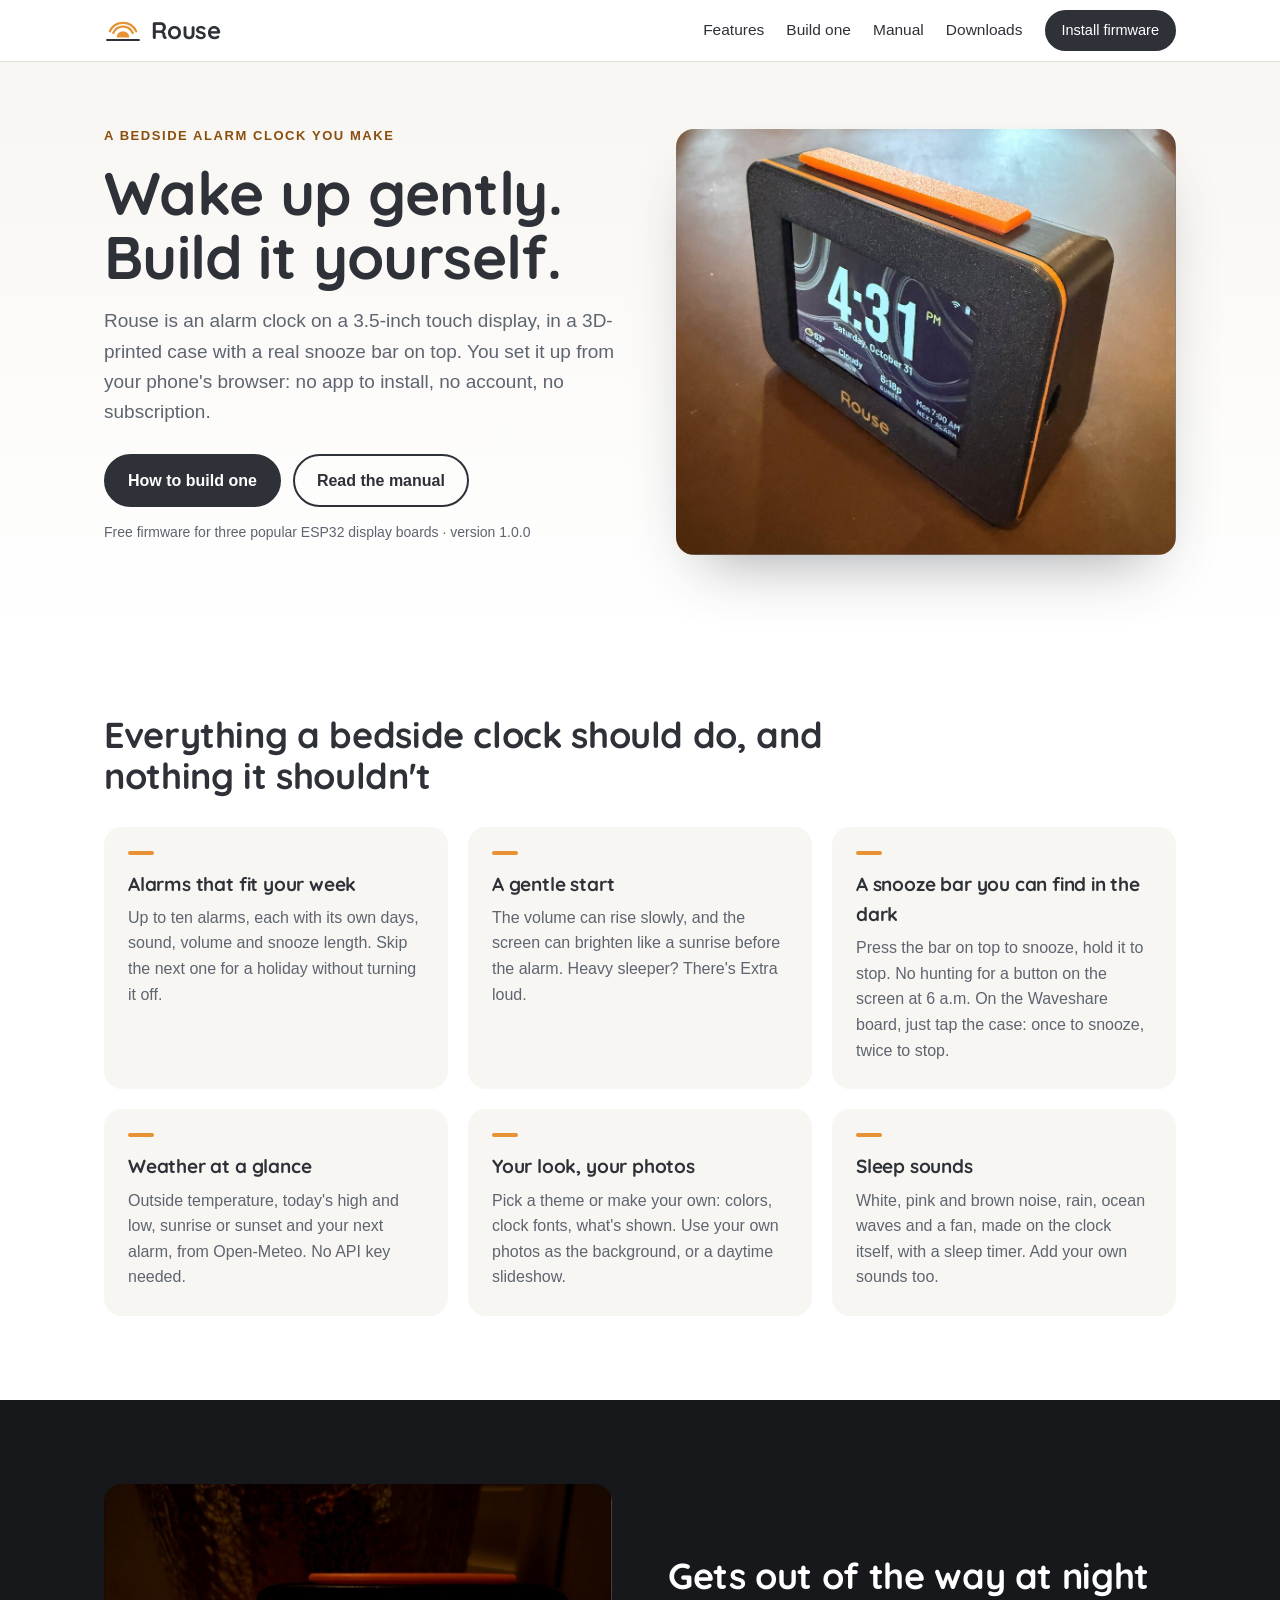
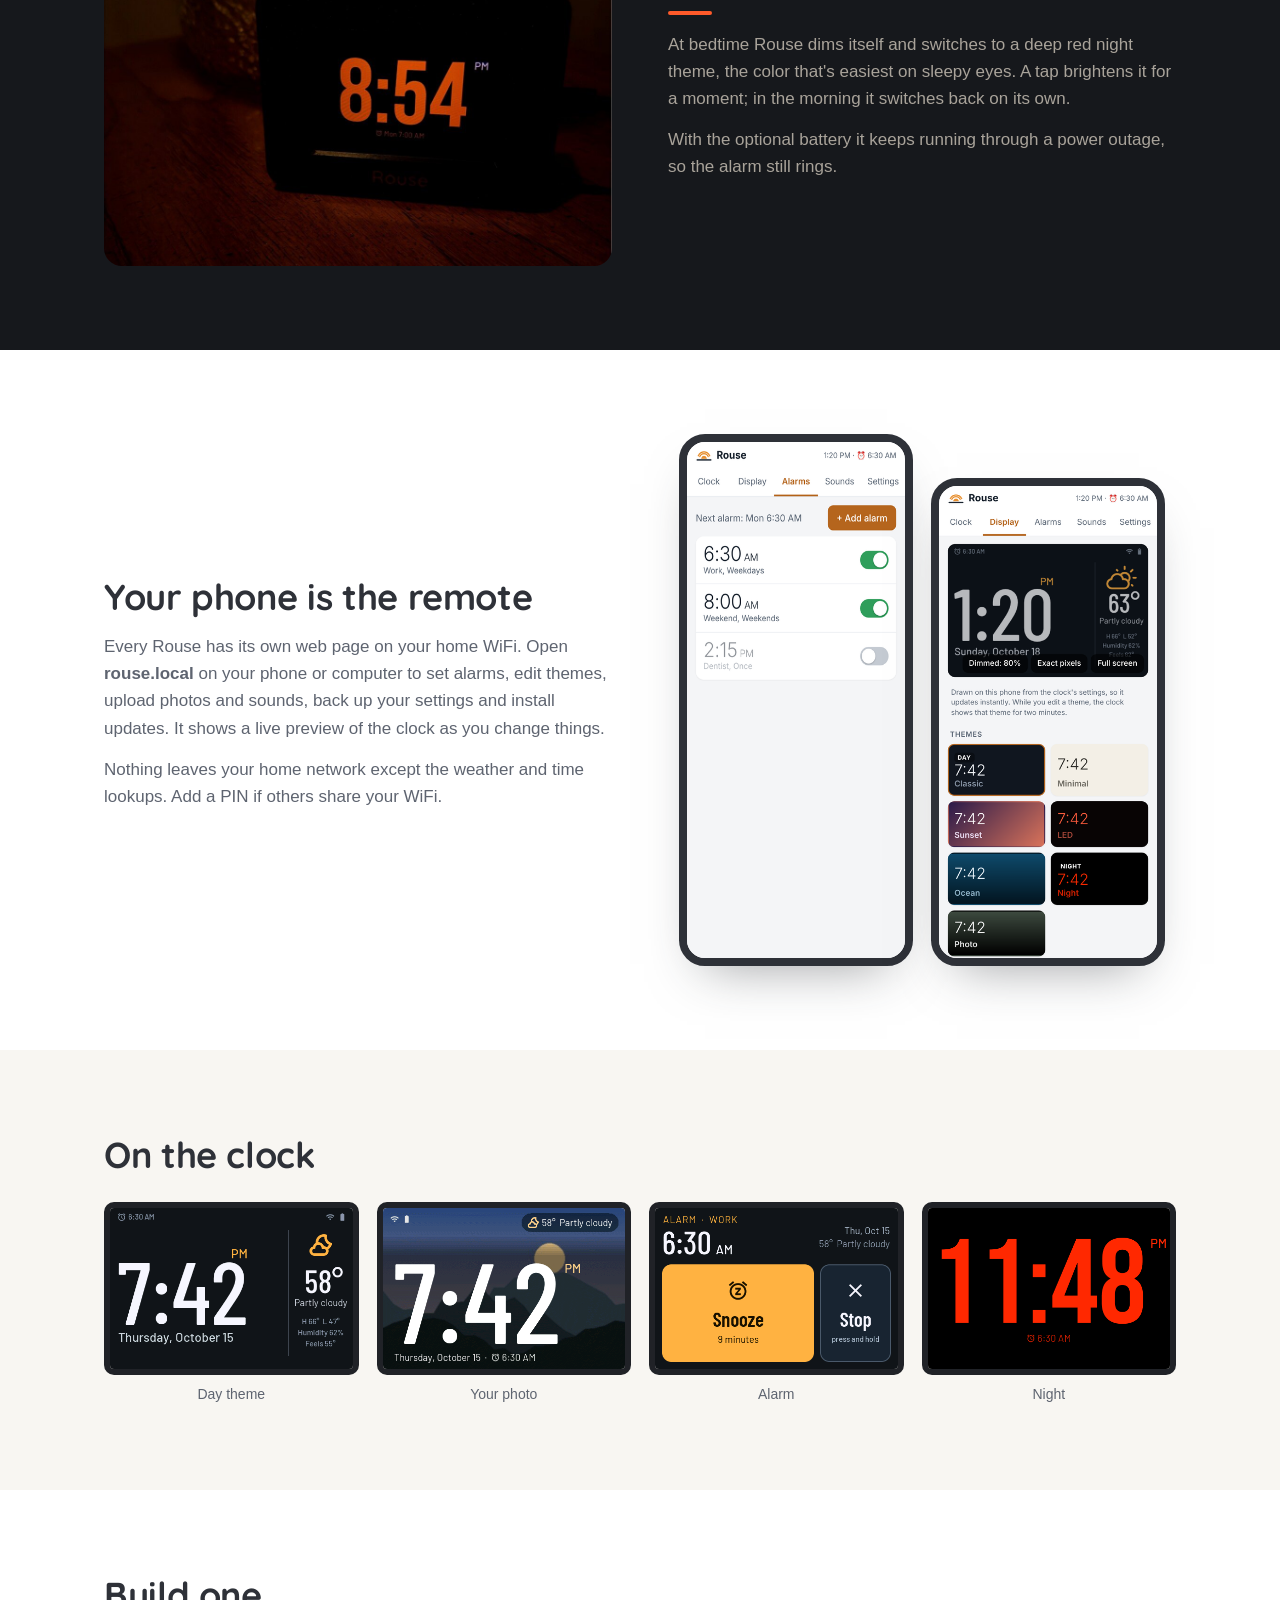
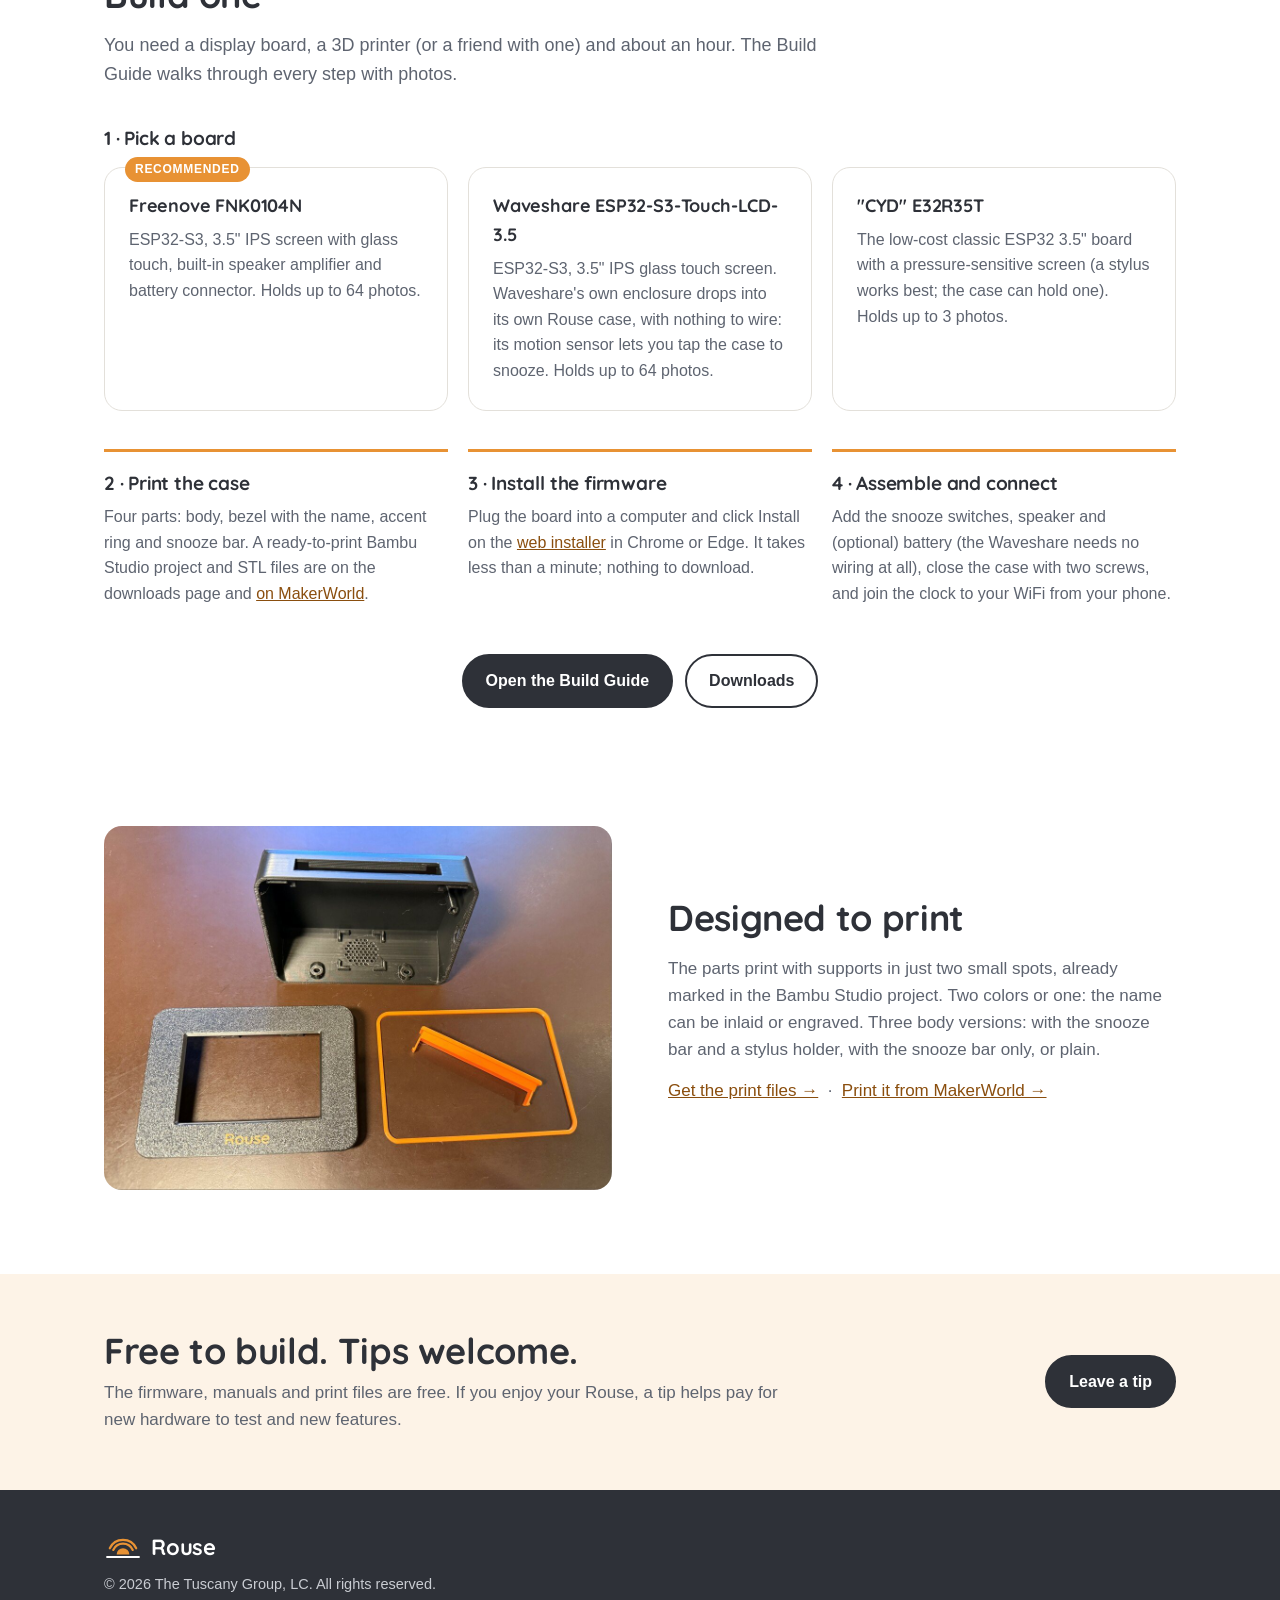
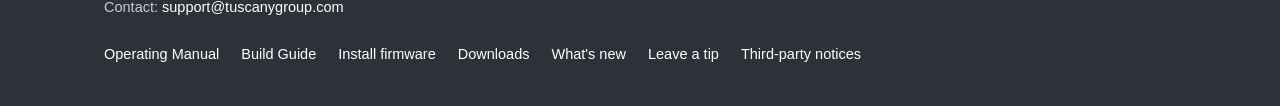
==== index.html @ 9b9ba87d "Link to the MakerWorld model (home, downloads, Build Guide) Co-Authored-By: Claude Opus 5.5 <noreply" ====
<!doctype html>
<html lang="en">
<head>
<meta charset="utf-8">
<meta name="viewport" content="width=device-width, initial-scale=1">
<title>Rouse · The bedside alarm clock you build yourself</title>
<meta name="description" content="Rouse is a bedside alarm clock on a 3.5-inch touch display, in a 3D-printed case with a snooze bar on top. Set it up from your phone: no app, no account, no subscription.">
<meta property="og:title" content="Rouse · The bedside alarm clock you build yourself">
<meta property="og:description" content="A calm, connected alarm clock: a 3.5-inch touch display, a 3D-printed case and a snooze bar on top.">
<meta property="og:image" content="https://rouseclock.com/img/hero.jpg">
<meta property="og:url" content="https://rouseclock.com/">
<meta name="theme-color" content="#2E3138">
<link rel="icon" type="image/png" href="img/icon.png">
<link rel="apple-touch-icon" href="img/apple-touch-icon.png">
<link rel="stylesheet" href="site.css?v=1.0.0">
</head>
<body>

<header class="top">
  <div class="bar">
    <a class="brand" href="./" aria-label="Rouse home"><svg viewBox="0 0 120 84" aria-hidden="true"><path d="M18.3 44.6 A46 46 0 0 1 101.7 44.6" fill="none" stroke="#E89234" stroke-width="7" stroke-linecap="round"/><path d="M29.2 49.6 A34 34 0 0 1 90.8 49.6" fill="none" stroke="#E89234" stroke-width="7" stroke-linecap="round"/><path d="M40 64 A20 20 0 0 1 80 64 Z" fill="#E89234"/><line x1="10" y1="72" x2="110" y2="72" stroke="currentColor" stroke-width="7" stroke-linecap="round"/></svg><span>Rouse</span></a>
    <nav aria-label="Main">
      <a href="#features">Features</a>
      <a href="#build">Build one</a>
      <a href="manual/">Manual</a>
      <a href="downloads/">Downloads</a>
      <a class="btn small" href="flasher/">Install firmware</a>
    </nav>
  </div>
</header>

<main>

<section class="hero">
  <div class="wrap hero-grid">
    <div class="hero-text">
      <p class="eyebrow">A bedside alarm clock you make</p>
      <h1>Wake up gently.<br>Build it yourself.</h1>
      <p class="lede">Rouse is an alarm clock on a 3.5-inch touch display, in a 3D-printed case with a real snooze bar on top.
        You set it up from your phone's browser: no app to install, no account, no subscription.</p>
      <div class="cta">
        <a class="btn" href="#build">How to build one</a>
        <a class="btn ghost" href="manual/">Read the manual</a>
      </div>
      <p class="fine">Free firmware for three popular ESP32 display boards · version 1.0.0</p>
    </div>
    <figure class="hero-photo">
      <img src="img/hero.jpg" width="1077" height="919" alt="A Rouse clock on a nightstand, seen from a slight angle: dark case, orange snooze bar on top, the time 4:31 on the screen with the date and weather below it">
    </figure>
  </div>
</section>

<section id="features" class="features">
  <div class="wrap">
    <h2>Everything a bedside clock should do, and nothing it shouldn't</h2>
    <div class="grid3">
      <article>
        <h3>Alarms that fit your week</h3>
        <p>Up to ten alarms, each with its own days, sound, volume and snooze length. Skip the next one for a holiday without turning it off.</p>
      </article>
      <article>
        <h3>A gentle start</h3>
        <p>The volume can rise slowly, and the screen can brighten like a sunrise before the alarm. Heavy sleeper? There's Extra loud.</p>
      </article>
      <article>
        <h3>A snooze bar you can find in the dark</h3>
        <p>Press the bar on top to snooze, hold it to stop. No hunting for a button on the screen at 6 a.m. On the Waveshare board, just tap the case: once to snooze, twice to stop.</p>
      </article>
      <article>
        <h3>Weather at a glance</h3>
        <p>Outside temperature, today's high and low, sunrise or sunset and your next alarm, from Open-Meteo. No API key needed.</p>
      </article>
      <article>
        <h3>Your look, your photos</h3>
        <p>Pick a theme or make your own: colors, clock fonts, what's shown. Use your own photos as the background, or a daytime slideshow.</p>
      </article>
      <article>
        <h3>Sleep sounds</h3>
        <p>White, pink and brown noise, rain, ocean waves and a fan, made on the clock itself, with a sleep timer. Add your own sounds too.</p>
      </article>
    </div>
  </div>
</section>

<section class="night">
  <div class="wrap split">
    <figure><img src="img/night.jpg" width="1078" height="810" loading="lazy" alt="The clock in a dark bedroom: only dim red digits showing 8:54"></figure>
    <div>
      <h2>Gets out of the way at night</h2>
      <p>At bedtime Rouse dims itself and switches to a deep red night theme, the color that's easiest on sleepy eyes.
        A tap brightens it for a moment; in the morning it switches back on its own.</p>
      <p>With the optional battery it keeps running through a power outage, so the alarm still rings.</p>
    </div>
  </div>
</section>

<section class="phone">
  <div class="wrap split rev">
    <div>
      <h2>Your phone is the remote</h2>
      <p>Every Rouse has its own web page on your home WiFi. Open <b>rouse.local</b> on your phone or computer to set alarms,
        edit themes, upload photos and sounds, back up your settings and install updates. It shows a live preview of the clock as you change things.</p>
      <p>Nothing leaves your home network except the weather and time lookups. Add a PIN if others share your WiFi.</p>
    </div>
    <div class="shots">
      <img src="img/web-alarms.png" width="398" height="864" loading="lazy" alt="The clock's web page on a phone: the list of alarms">
      <img src="img/web-display.png" width="398" height="864" loading="lazy" alt="The clock's web page on a phone: themes with a live preview of the clock">
    </div>
  </div>
</section>

<section class="screens">
  <div class="wrap">
    <h2>On the clock</h2>
    <div class="screen-row">
      <figure><img src="img/clock-classic.png" width="480" height="320" loading="lazy" alt="Clock screen with the time, date and weather"><figcaption>Day theme</figcaption></figure>
      <figure><img src="img/clock-photo.png" width="480" height="320" loading="lazy" alt="Clock screen with a photo background"><figcaption>Your photo</figcaption></figure>
      <figure><img src="img/clock-ringing.png" width="480" height="320" loading="lazy" alt="Alarm ringing, with big Snooze and Stop buttons"><figcaption>Alarm</figcaption></figure>
      <figure><img src="img/clock-night.png" width="480" height="320" loading="lazy" alt="Dim red night theme"><figcaption>Night</figcaption></figure>
    </div>
  </div>
</section>

<section id="build" class="build">
  <div class="wrap">
    <h2>Build one</h2>
    <p class="intro">You need a display board, a 3D printer (or a friend with one) and about an hour. The Build Guide walks through every step with photos.</p>

    <h3 class="sub">1 · Pick a board</h3>
    <div class="grid3 boards">
      <article>
        <p class="tag">Recommended</p>
        <h4>Freenove FNK0104N</h4>
        <p>ESP32-S3, 3.5" IPS screen with glass touch, built-in speaker amplifier and battery connector. Holds up to 64 photos.</p>
      </article>
      <article>
        <h4>Waveshare ESP32-S3-Touch-LCD-3.5</h4>
        <p>ESP32-S3, 3.5" IPS glass touch screen. Waveshare's own enclosure drops into its own Rouse case, with nothing to wire: its motion sensor lets you tap the case to snooze. Holds up to 64 photos.</p>
      </article>
      <article>
        <h4>"CYD" E32R35T</h4>
        <p>The low-cost classic ESP32 3.5" board with a pressure-sensitive screen (a stylus works best; the case can hold one). Holds up to 3 photos.</p>
      </article>
    </div>

    <ol class="steps">
      <li><h3>2 · Print the case</h3>
        <p>Four parts: body, bezel with the name, accent ring and snooze bar. A ready-to-print Bambu Studio project and STL files are on the downloads page and <a href="https://makerworld.com/en/models/3559183-rouse-bedside-alarm-clock-for-3-5-esp32-screens" target="_blank" rel="noopener">on MakerWorld</a>.</p></li>
      <li><h3>3 · Install the firmware</h3>
        <p>Plug the board into a computer and click Install on the <a href="flasher/">web installer</a> in Chrome or Edge. It takes less than a minute; nothing to download.</p></li>
      <li><h3>4 · Assemble and connect</h3>
        <p>Add the snooze switches, speaker and (optional) battery (the Waveshare needs no wiring at all), close the case with two screws, and join the clock to your WiFi from your phone.</p></li>
    </ol>
    <div class="cta center">
      <a class="btn" href="build-guide/">Open the Build Guide</a>
      <a class="btn ghost" href="downloads/">Downloads</a>
    </div>
  </div>
</section>

<section class="parts">
  <div class="wrap split">
    <figure><img src="img/parts.jpg" width="1078" height="772" loading="lazy" alt="The printed case parts laid out: case body, bezel with the Rouse name, orange band ring and snooze bar"></figure>
    <div>
      <h2>Designed to print</h2>
      <p>The parts print with supports in just two small spots, already marked in the Bambu Studio project. Two colors or one: the name can be inlaid or engraved.
        Three body versions: with the snooze bar and a stylus holder, with the snooze bar only, or plain.</p>
      <p><a href="downloads/#case">Get the print files →</a> &nbsp;·&nbsp; <a href="https://makerworld.com/en/models/3559183-rouse-bedside-alarm-clock-for-3-5-esp32-screens" target="_blank" rel="noopener">Print it from MakerWorld →</a></p>
    </div>
  </div>
</section>

<section class="support">
  <div class="wrap support-in">
    <div>
      <h2>Free to build. Tips welcome.</h2>
      <p>The firmware, manuals and print files are free. If you enjoy your Rouse, a tip helps pay for new hardware to test and new features.</p>
    </div>
    <a class="btn" href="https://ko-fi.com/tuscanygroup" data-goatcounter-click="tip" target="_blank" rel="noopener">Leave a tip</a>
  </div>
</section>

</main>

<footer class="foot">
  <div class="wrap foot-grid">
    <div>
      <a class="brand" href="./"><svg viewBox="0 0 120 84" aria-hidden="true"><path d="M18.3 44.6 A46 46 0 0 1 101.7 44.6" fill="none" stroke="#E89234" stroke-width="7" stroke-linecap="round"/><path d="M29.2 49.6 A34 34 0 0 1 90.8 49.6" fill="none" stroke="#E89234" stroke-width="7" stroke-linecap="round"/><path d="M40 64 A20 20 0 0 1 80 64 Z" fill="#E89234"/><line x1="10" y1="72" x2="110" y2="72" stroke="currentColor" stroke-width="7" stroke-linecap="round"/></svg><span>Rouse</span></a>
      <p>© 2026 The Tuscany Group, LC. All rights reserved.</p>
      <p>Contact: <a href="mailto:support@tuscanygroup.com">support@tuscanygroup.com</a></p>
    </div>
    <nav aria-label="Footer">
      <a href="manual/">Operating Manual</a>
      <a href="build-guide/">Build Guide</a>
      <a href="flasher/">Install firmware</a>
      <a href="downloads/">Downloads</a>
      <a href="whats-new/">What's new</a>
      <a href="https://ko-fi.com/tuscanygroup" data-goatcounter-click="tip" target="_blank" rel="noopener">Leave a tip</a>
      <a href="notices/">Third-party notices</a>
    </nav>
  </div>
</footer>

<script data-goatcounter="https://rouseclock.goatcounter.com/count" async src="https://gc.zgo.at/count.js"></script>
</body>
</html>
---- site.css ----
/* rouseclock.com: home, downloads and notices pages (the manuals and flasher carry their own styles) */
@font-face { font-family: "Quicksand"; src: url("fonts/Quicksand.ttf") format("truetype"); font-weight: 300 700; font-display: swap; }
:root {
  --ink: #2E3138; --sub: #5E6470; --line: #E3E0DA; --paper: #FFFFFF; --wash: #F8F6F2;
  --amber: #E89234; --amber-ink: #8A4E0E; --amber-wash: #FDF3E7;
  --night: #16181C; --night-ink: #E9E4DC; --night-sub: #A9A39A; --red: #FF5A2A;
  --r: 18px;
}
* { box-sizing: border-box; }
html { scroll-behavior: smooth; scroll-padding-top: 76px; }
body { margin: 0; background: var(--paper); color: var(--ink);
  font: 17px/1.6 Inter, -apple-system, "Segoe UI", Roboto, "Helvetica Neue", Arial, sans-serif; -webkit-font-smoothing: antialiased; }
img { max-width: 100%; height: auto; display: block; }
a { color: var(--amber-ink); }
h1, h2, h3, h4, .brand { font-family: Quicksand, -apple-system, "Segoe UI", sans-serif; letter-spacing: -0.01em; }
h1 { font-size: clamp(38px, 5.4vw, 60px); line-height: 1.06; margin: 0 0 18px; font-weight: 700; }
h2 { font-size: clamp(27px, 3.2vw, 36px); line-height: 1.15; margin: 0 0 16px; font-weight: 700; }
h3 { font-size: 19px; margin: 0 0 6px; font-weight: 700; }
h4 { font-size: 18px; margin: 0 0 6px; }
p { margin: 0 0 14px; }
.wrap { max-width: 1120px; margin: 0 auto; padding: 0 24px; }

/* header */
.top { position: sticky; top: 0; z-index: 10; background: rgba(255,255,255,.92); backdrop-filter: saturate(1.4) blur(10px); border-bottom: 1px solid var(--line); }
.bar { max-width: 1120px; margin: 0 auto; padding: 10px 24px; display: flex; align-items: center; justify-content: space-between; gap: 16px; }
.brand { display: inline-flex; align-items: center; gap: 9px; text-decoration: none; color: var(--ink); font-weight: 700; font-size: 24px; }
.brand svg { width: 38px; height: 27px; flex: none; }
.top nav { display: flex; align-items: center; gap: 22px; }
.top nav a { color: var(--ink); text-decoration: none; font-size: 15.5px; font-weight: 500; }
.top nav a:not(.btn):hover { color: var(--amber-ink); }

/* buttons */
.btn { display: inline-block; background: var(--ink); color: #fff !important; text-decoration: none; font-weight: 600; font-size: 16px;
  padding: 12px 22px; border-radius: 999px; border: 2px solid var(--ink); transition: transform .12s ease, background .12s ease; }
.btn:hover { background: #1f2227; transform: translateY(-1px); }
.btn.ghost { background: transparent; color: var(--ink) !important; }
.btn.ghost:hover { background: var(--wash); }
.btn.small { padding: 7px 15px; font-size: 14.5px; }
.cta { display: flex; flex-wrap: wrap; gap: 12px; margin: 26px 0 14px; }
.cta.center { justify-content: center; margin-top: 34px; }

/* hero */
.hero { background: linear-gradient(180deg, var(--wash), #fff); padding: 64px 0 72px; }
.hero-grid { display: grid; grid-template-columns: 1.05fr 1fr; gap: 48px; align-items: center; }
.eyebrow { text-transform: uppercase; letter-spacing: .12em; font-size: 13px; font-weight: 600; color: var(--amber-ink); margin-bottom: 14px; }
.lede { font-size: 19px; color: var(--sub); max-width: 34em; }
.fine { font-size: 14px; color: var(--sub); }
.hero-photo { margin: 0; }
.hero-photo img { border-radius: var(--r); box-shadow: 0 30px 60px -28px rgba(46,49,56,.45); }

section { padding: 84px 0; }
.features h2 { max-width: 20em; }
.grid3 { display: grid; grid-template-columns: repeat(3, 1fr); gap: 20px; margin-top: 30px; }
.grid3 article { background: var(--wash); border-radius: var(--r); padding: 24px 24px 12px; }
.grid3 article h3::before { content: ""; display: block; width: 26px; height: 4px; border-radius: 2px; background: var(--amber); margin-bottom: 14px; }
.grid3 p { color: var(--sub); font-size: 16px; }

.split { display: grid; grid-template-columns: 1fr 1fr; gap: 56px; align-items: center; }
.split figure { margin: 0; }
.split figure img { border-radius: var(--r); }
.split.rev > :first-child { order: 0; }

.night { background: var(--night); color: var(--night-ink); }
.night p { color: var(--night-sub); }
.night h2 { color: #fff; }
.night h2::after { content: ""; display: block; width: 44px; height: 4px; border-radius: 2px; background: var(--red); margin-top: 14px; }

.phone p { color: var(--sub); }
.shots { display: flex; gap: 18px; justify-content: center; }
.shots img { width: 46%; max-width: 250px; border-radius: 26px; border: 8px solid var(--ink); background: #fff; box-shadow: 0 24px 50px -26px rgba(46,49,56,.5); }
.shots img:nth-child(2) { margin-top: 44px; }

.screens { background: var(--wash); }
.screen-row { display: grid; grid-template-columns: repeat(4, 1fr); gap: 18px; margin-top: 26px; }
.screen-row figure { margin: 0; }
.screen-row img { border-radius: 10px; border: 6px solid #202227; }
.screen-row figcaption { font-size: 14px; color: var(--sub); margin-top: 8px; text-align: center; }

.build .intro { font-size: 18px; color: var(--sub); max-width: 40em; }
.build .sub { margin-top: 34px; }
.boards { margin-top: 14px; }
.boards article { background: #fff; border: 1px solid var(--line); position: relative; }
.boards article h4::before { display: none; }
.boards .tag { position: absolute; top: -11px; left: 20px; background: var(--amber); color: #fff; font-size: 12px; font-weight: 700;
  letter-spacing: .06em; text-transform: uppercase; padding: 3px 10px; border-radius: 999px; margin: 0; }
.steps { list-style: none; padding: 0; margin: 38px 0 0; display: grid; grid-template-columns: repeat(3, 1fr); gap: 20px; }
.steps li { border-top: 3px solid var(--amber); padding-top: 16px; }
.steps p { color: var(--sub); font-size: 16px; }

.parts { padding-top: 20px; }
.support { background: var(--amber-wash); padding: 56px 0; }
.support-in { display: flex; align-items: center; justify-content: space-between; gap: 28px; flex-wrap: wrap; }
.support h2 { margin-bottom: 8px; }
.support p { color: var(--sub); margin: 0; max-width: 40em; }
.parts p { color: var(--sub); }

/* footer */
.foot { background: var(--ink); color: #C9CCD2; padding: 40px 0; font-size: 14.5px; }
.foot .brand { color: #fff; font-size: 22px; margin-bottom: 8px; }
.foot-grid { display: flex; justify-content: space-between; align-items: flex-start; gap: 24px; flex-wrap: wrap; }
.foot nav { display: flex; flex-wrap: wrap; gap: 8px 22px; }
.foot a { color: #fff; text-decoration: none; }
.foot a:hover { text-decoration: underline; }
.foot p { margin: 0; }

/* downloads and notices pages */
.page { padding: 56px 0 80px; }
.page h1 { font-size: clamp(32px, 4.4vw, 44px); }
.page .lede { margin-bottom: 30px; }
.dl { margin: 0 0 44px; padding: 0; }
.dl h2 { font-size: 24px; margin-bottom: 6px; }
.dl > p { color: var(--sub); max-width: 46em; }
.files { list-style: none; padding: 0; margin: 14px 0 0; border: 1px solid var(--line); border-radius: 14px; overflow: hidden; }
.files li { display: flex; align-items: center; justify-content: space-between; gap: 16px; padding: 14px 18px; border-top: 1px solid var(--line); }
.files li:first-child { border-top: 0; }
.files .name { font-weight: 600; }
.files .what { display: block; font-size: 14.5px; color: var(--sub); font-weight: 400; }
.files .get { flex: none; font-size: 14.5px; font-weight: 600; text-decoration: none; padding: 7px 14px; border-radius: 999px; border: 1.5px solid var(--ink); color: var(--ink); white-space: nowrap; }
.files .get:hover { background: var(--wash); }
.notice { max-width: 760px; }
.notice table { border-collapse: collapse; width: 100%; font-size: 15px; margin: 10px 0 24px; }
.notice th, .notice td { text-align: left; padding: 8px 10px; border-bottom: 1px solid var(--line); vertical-align: top; }
.notice th { background: var(--wash); }

@media (max-width: 900px) {
  .hero-grid, .split { grid-template-columns: 1fr; gap: 32px; }
  .split.rev > :first-child { order: 1; }
  .grid3, .steps { grid-template-columns: 1fr 1fr; }
  .screen-row { grid-template-columns: 1fr 1fr; }
  .top nav a:not(.btn) { display: none; }
  section { padding: 60px 0; }
  .hero { padding: 40px 0 52px; }
}
@media (max-width: 600px) {
  .wrap, .bar { padding-left: 16px; padding-right: 16px; }
  .grid3, .steps { grid-template-columns: 1fr; }
  body { font-size: 16.5px; }
  .files li { flex-direction: column; align-items: flex-start; }
}
.news { max-width: 46em; color: var(--ink); padding-left: 22px; margin: 8px 0 0; }
.news li { margin: 6px 0; }
.tip-line { max-width: 46em; background: var(--amber-wash); border-left: 4px solid var(--amber); border-radius: 10px; padding: 10px 14px; }
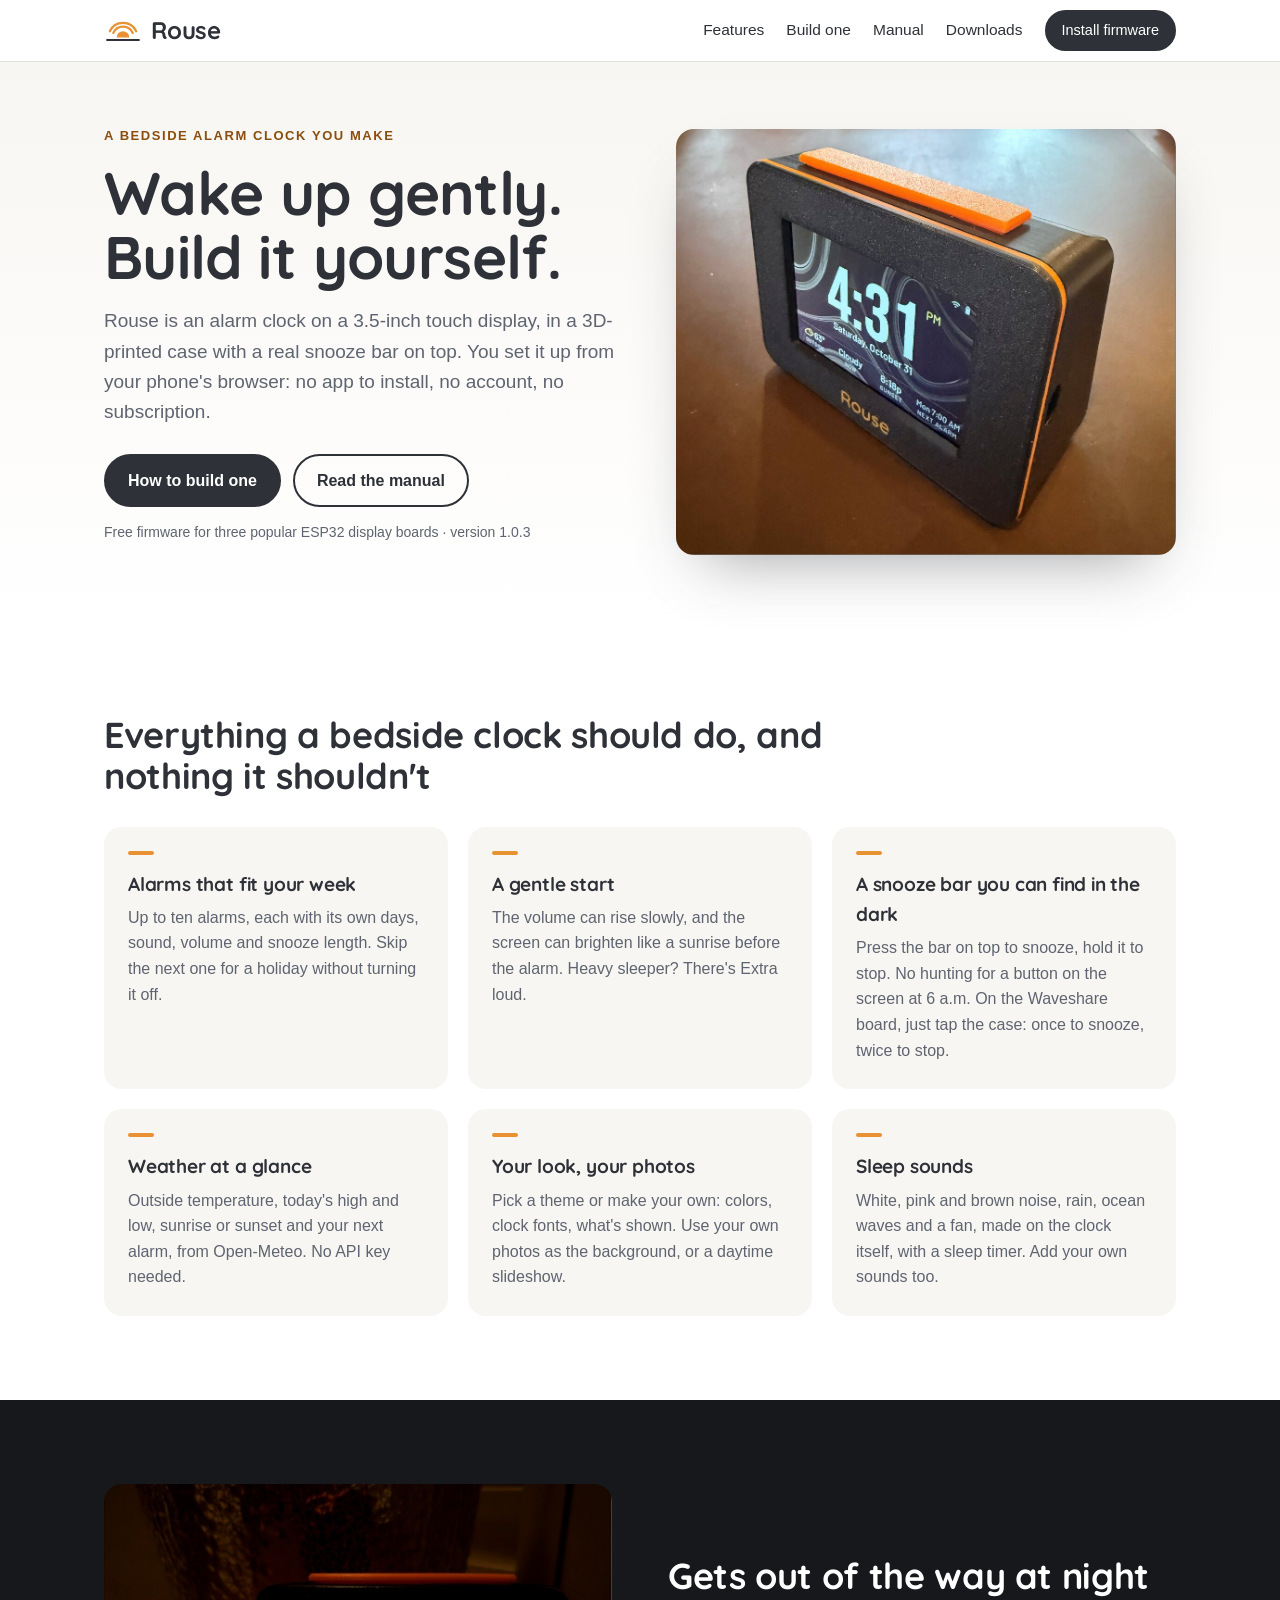
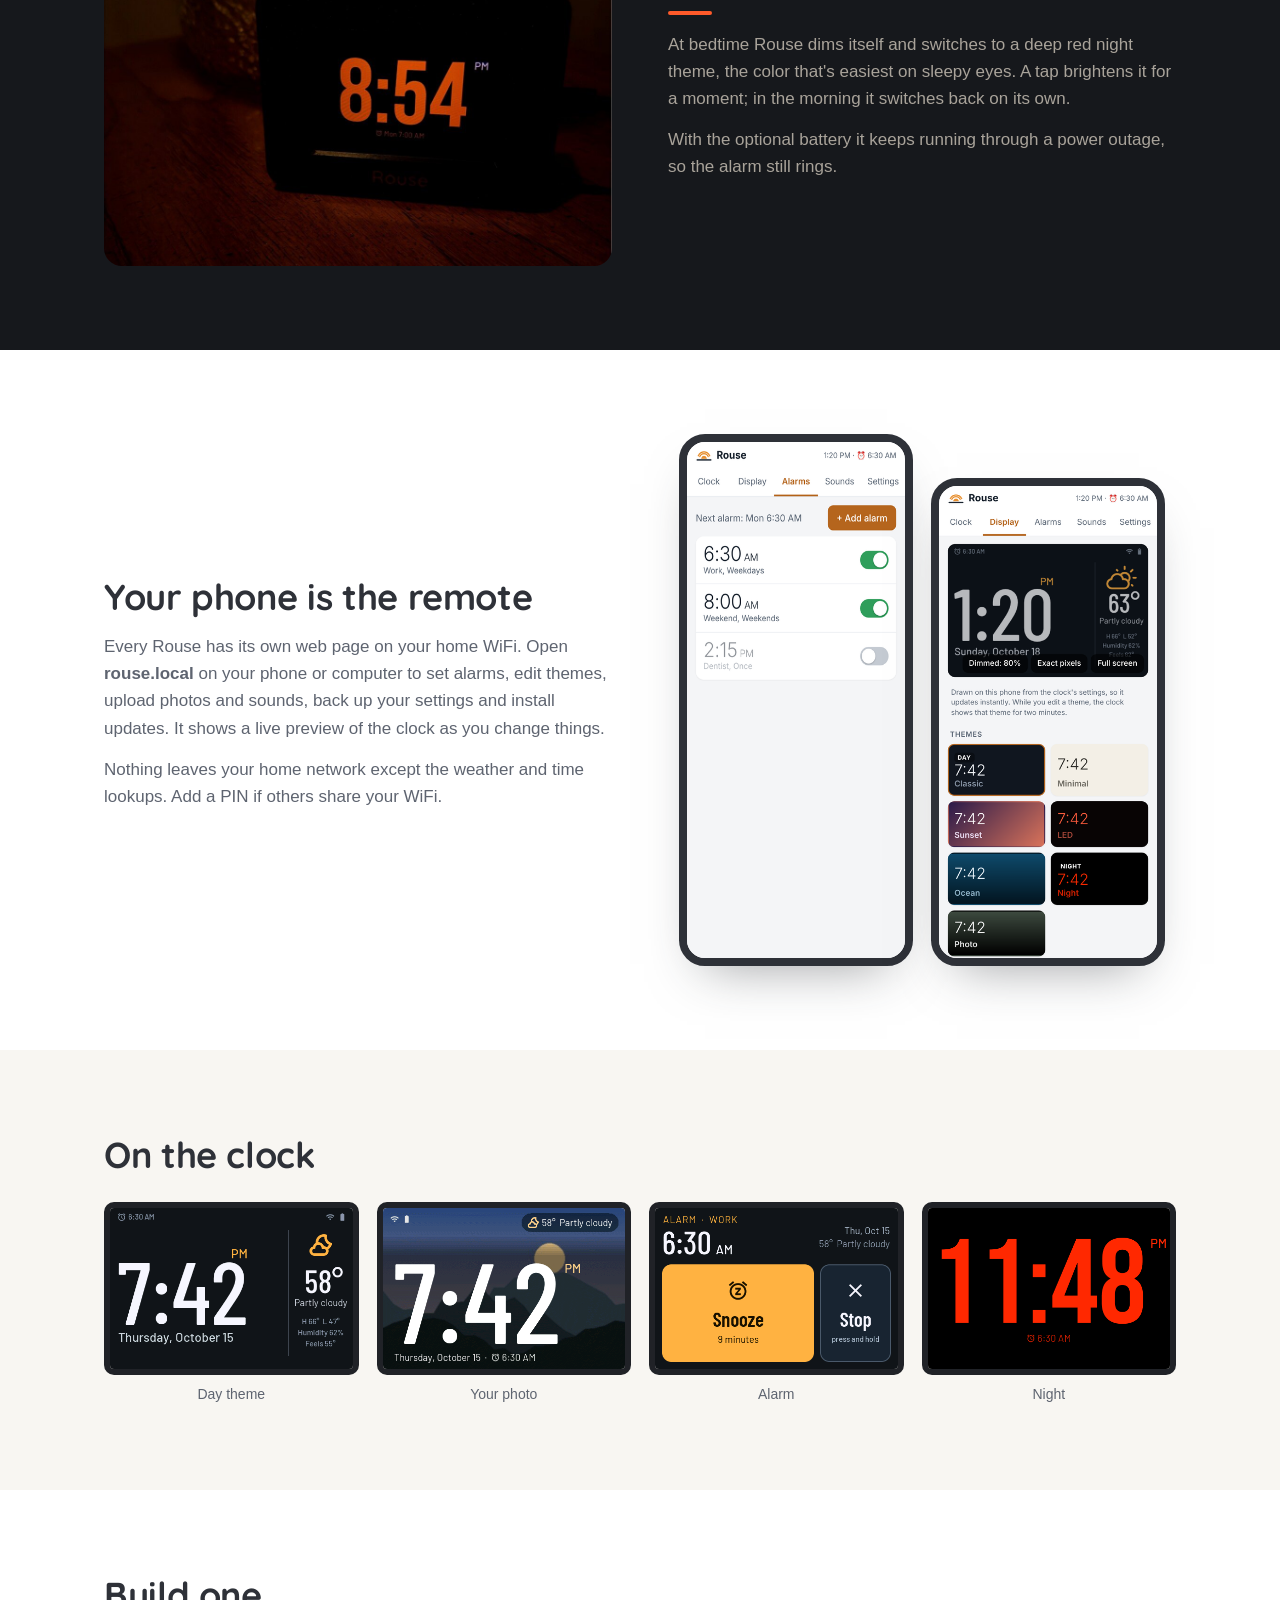
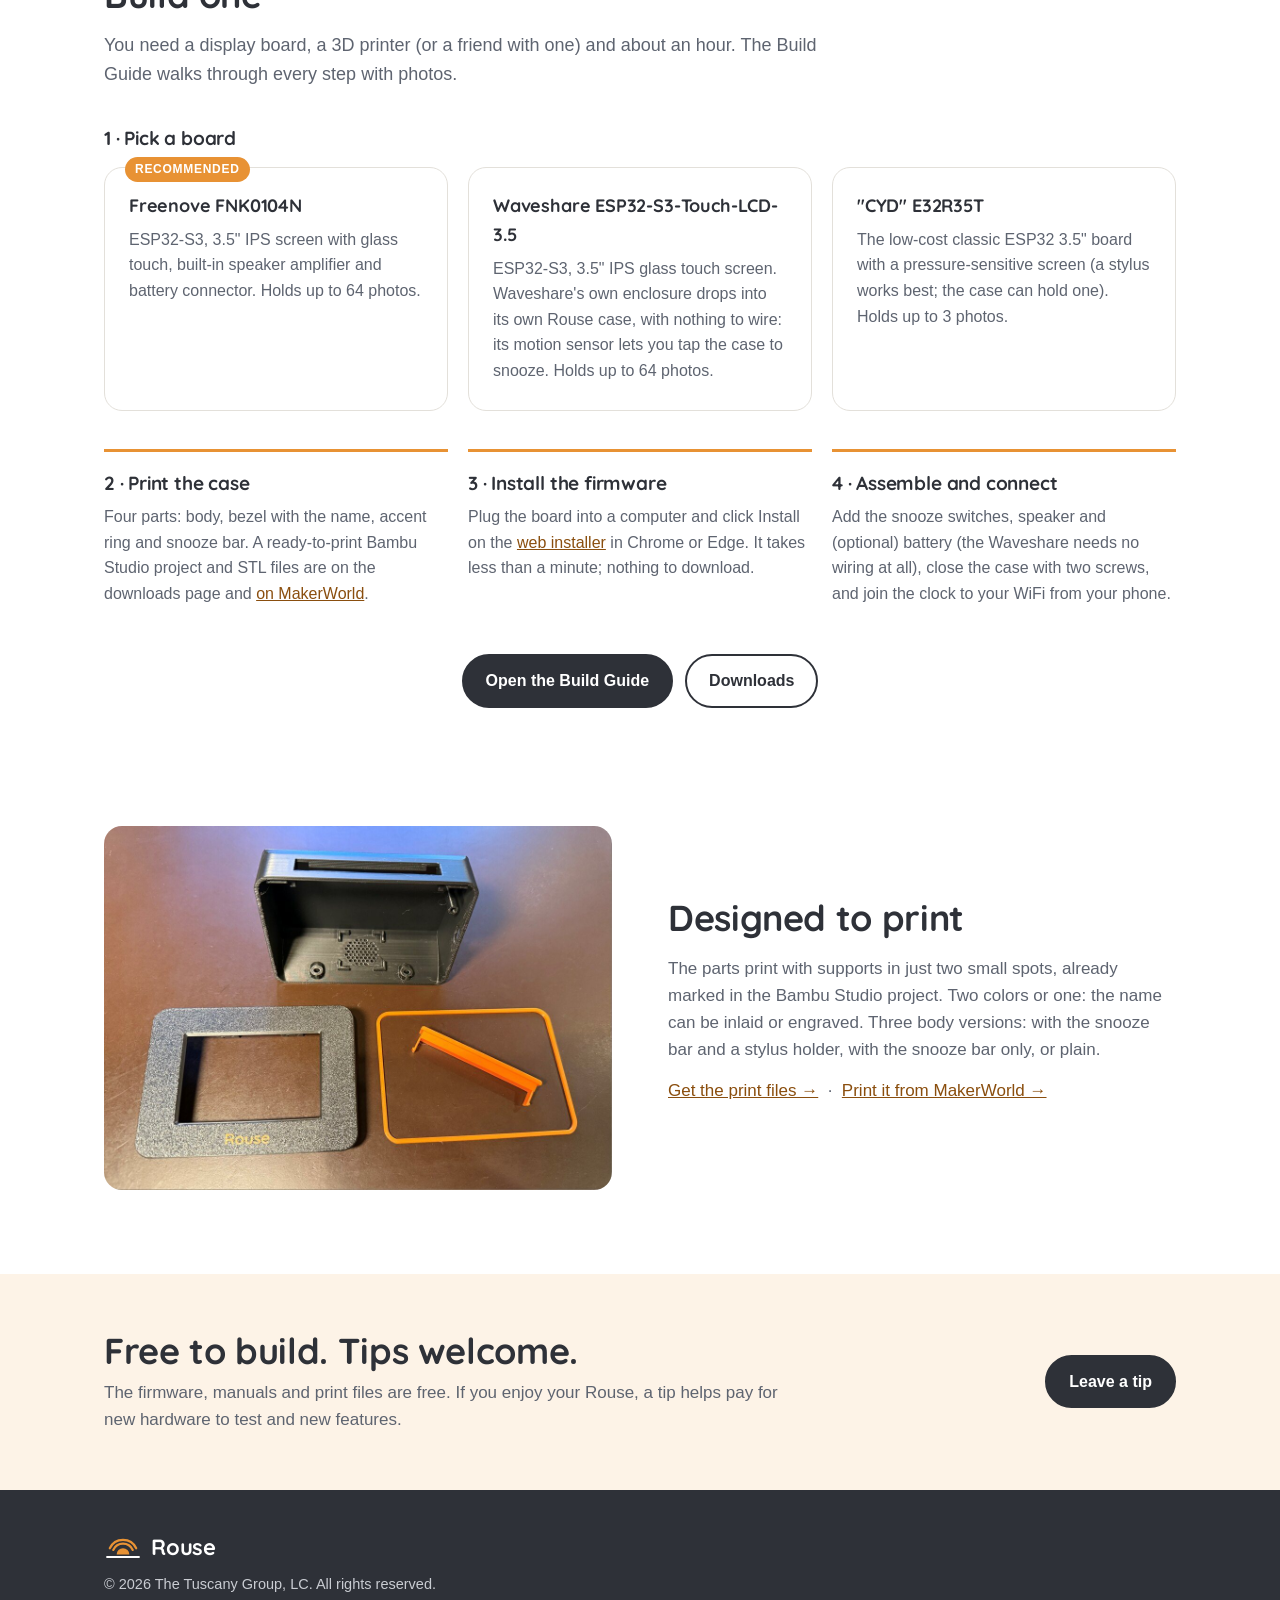
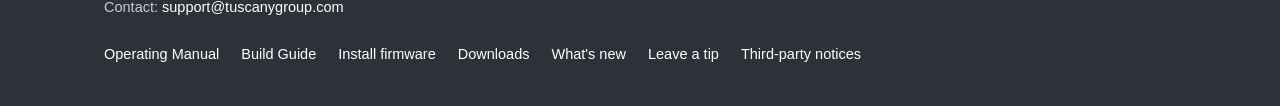
==== commit 0e94b5f0: "Release 1.0.3 Co-Authored-By: Claude Opus 5.5 <noreply@anthropic.com> Claude-Session: https://claude" ====
--- a/index.html
+++ b/index.html
@@ -12,7 +12,7 @@
 <meta name="theme-color" content="#2E3138">
 <link rel="icon" type="image/png" href="img/icon.png">
 <link rel="apple-touch-icon" href="img/apple-touch-icon.png">
-<link rel="stylesheet" href="site.css?v=1.0.0">
+<link rel="stylesheet" href="site.css?v=1.0.3">
 </head>
 <body>
 
@@ -42,7 +42,7 @@
         <a class="btn" href="#build">How to build one</a>
         <a class="btn ghost" href="manual/">Read the manual</a>
       </div>
-      <p class="fine">Free firmware for three popular ESP32 display boards · version 1.0.0</p>
+      <p class="fine">Free firmware for three popular ESP32 display boards · version 1.0.3</p>
     </div>
     <figure class="hero-photo">
       <img src="img/hero.jpg" width="1077" height="919" alt="A Rouse clock on a nightstand, seen from a slight angle: dark case, orange snooze bar on top, the time 4:31 on the screen with the date and weather below it">
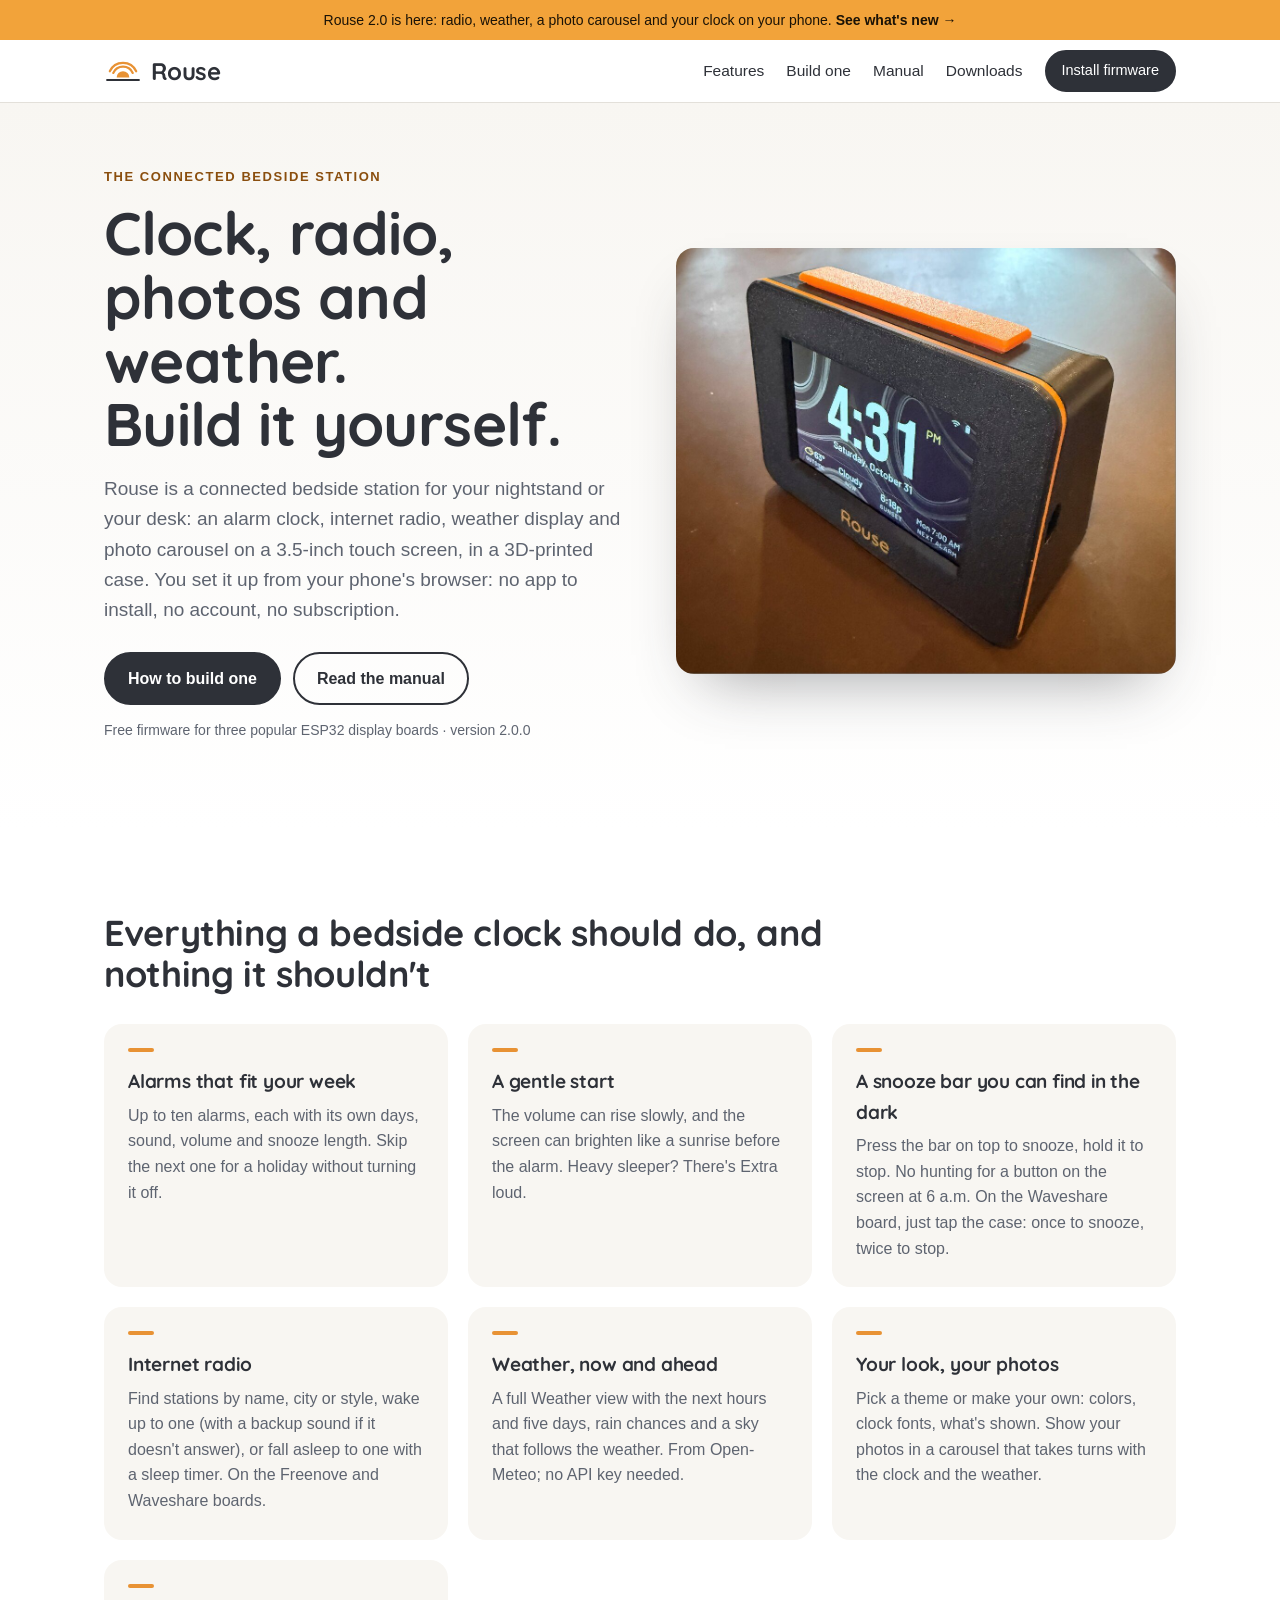
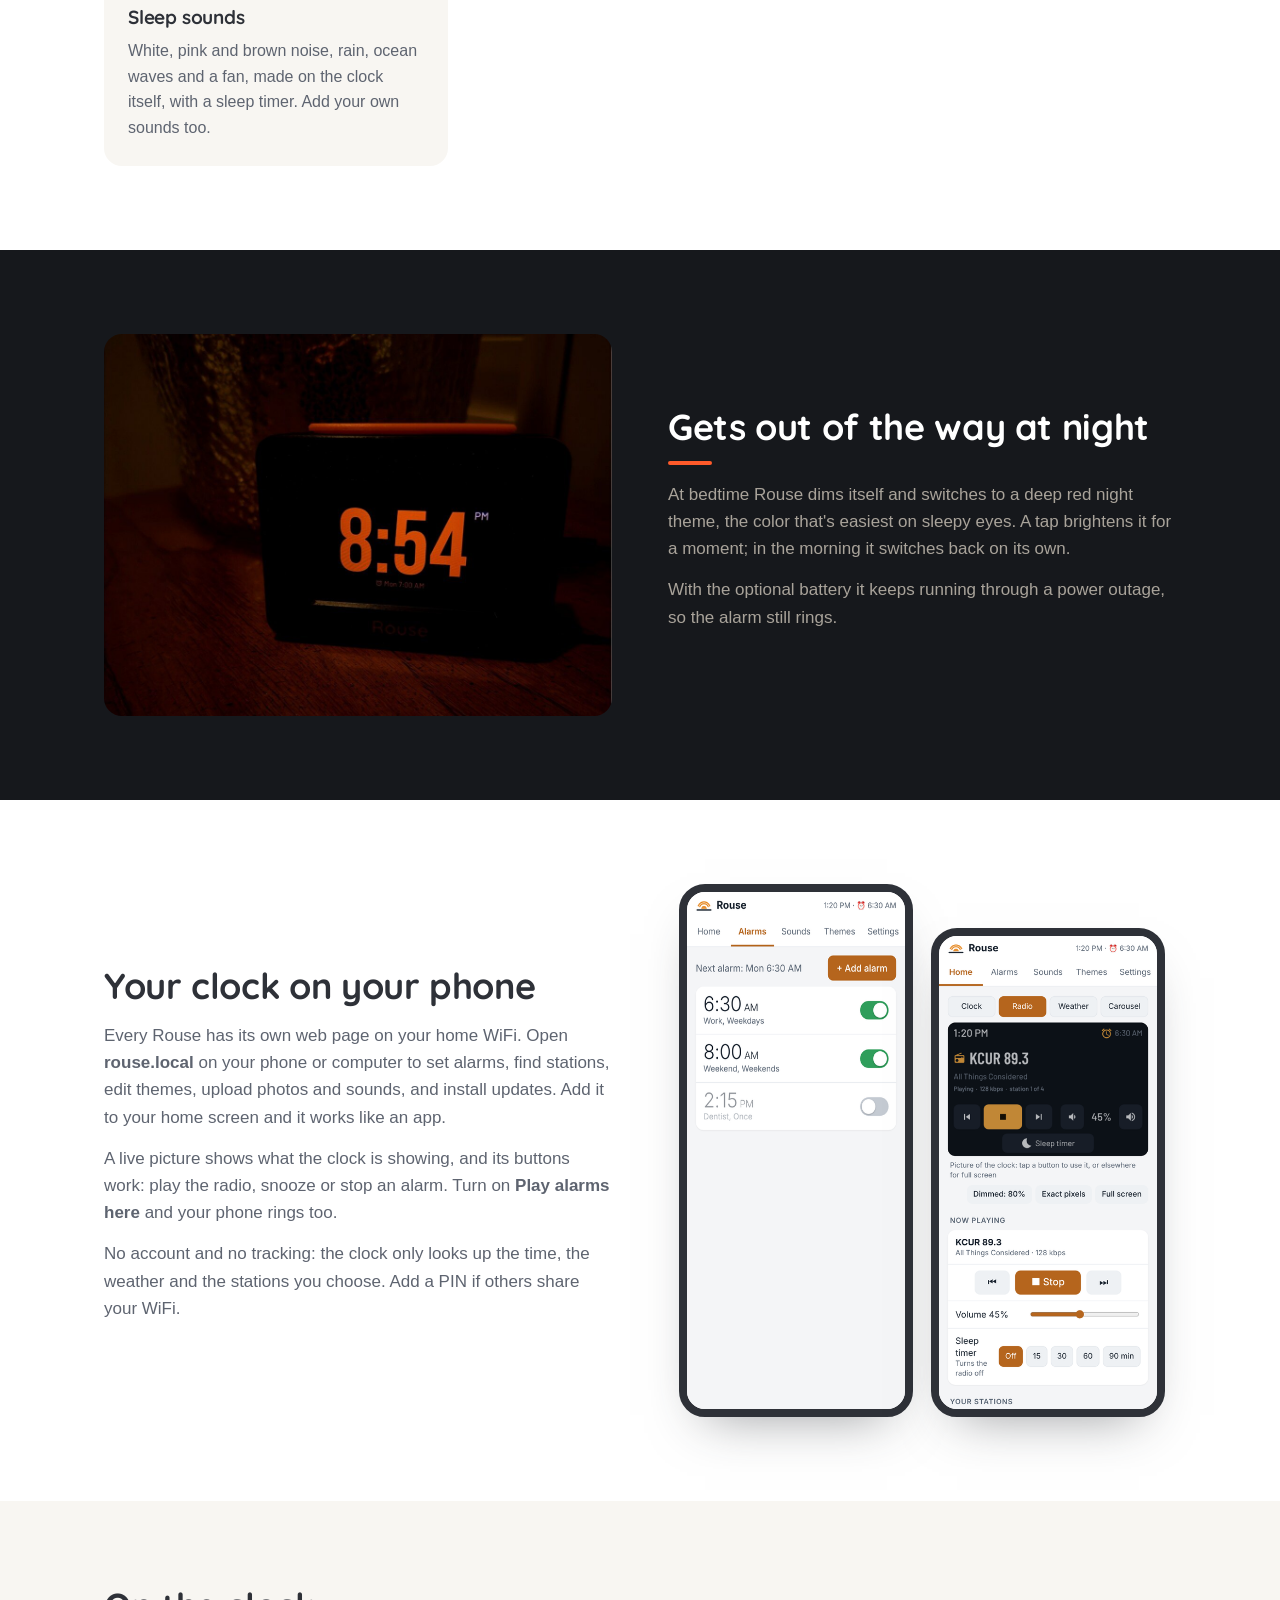
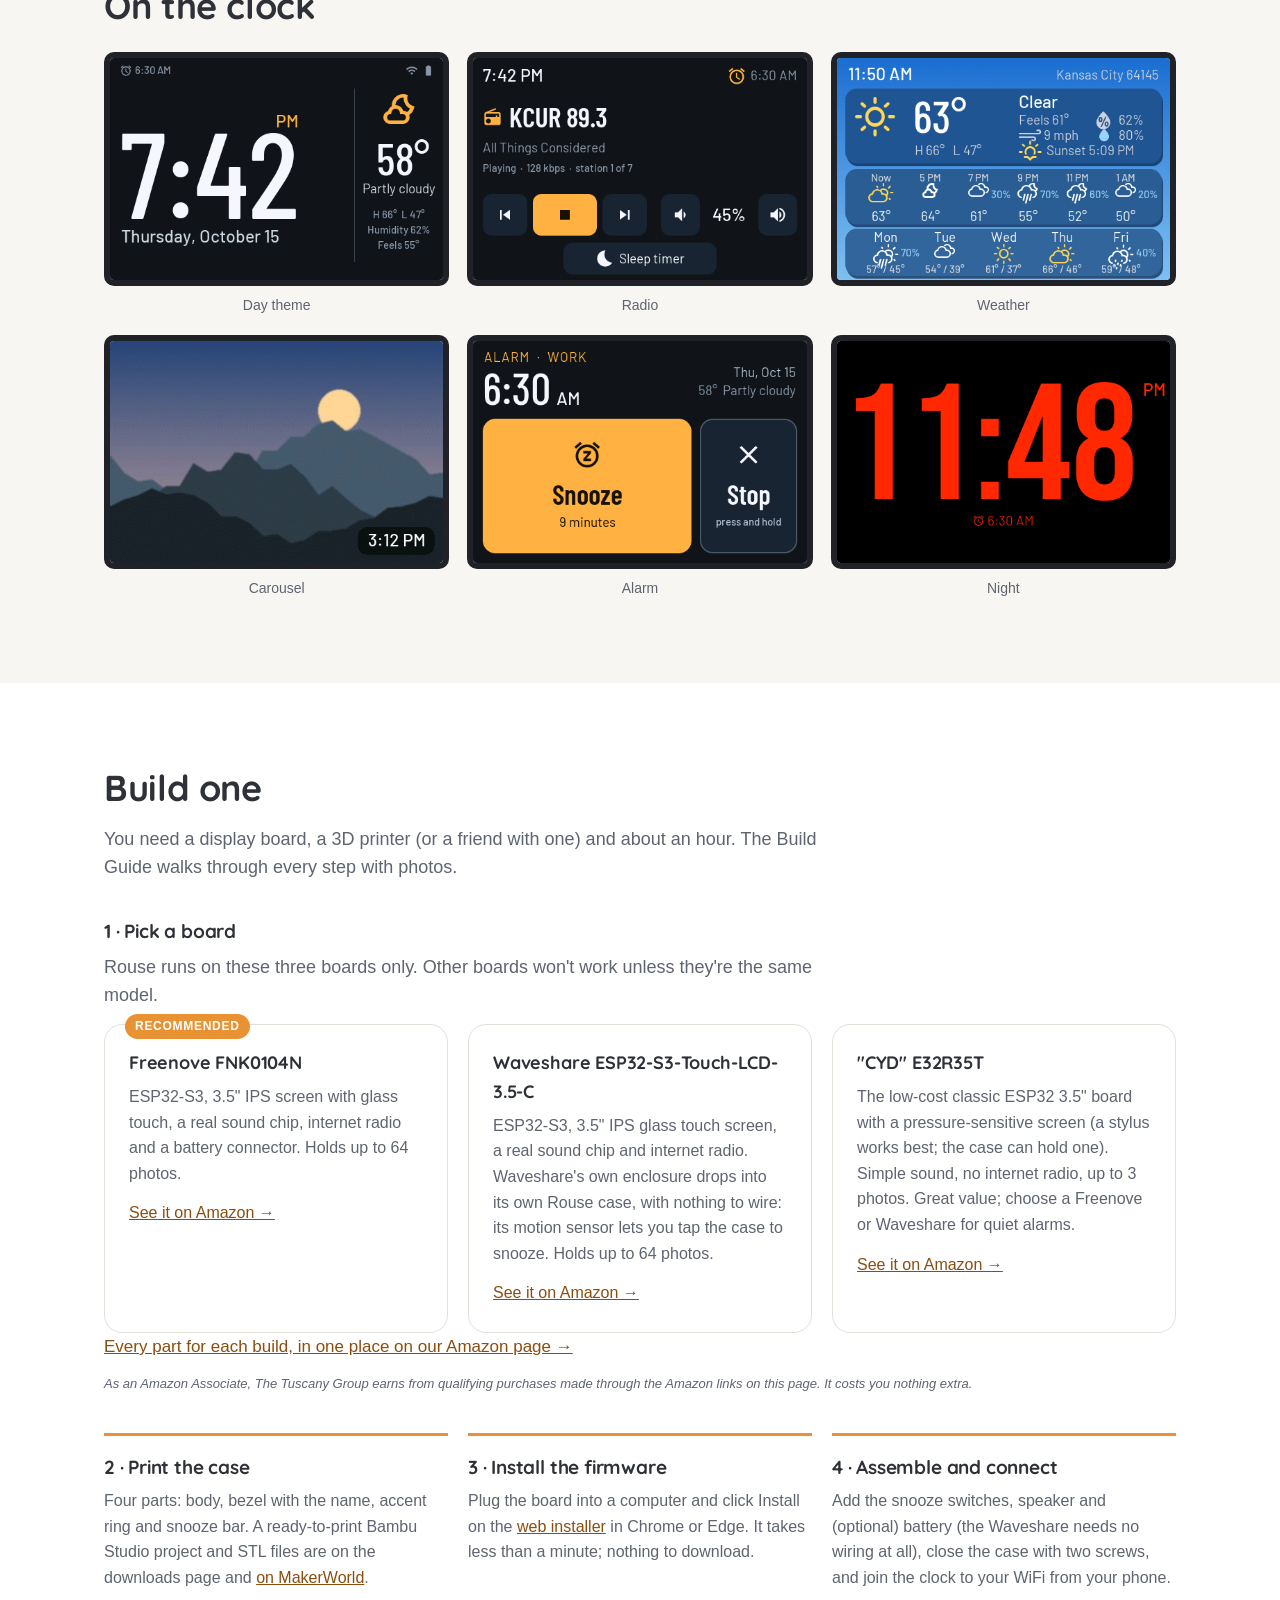
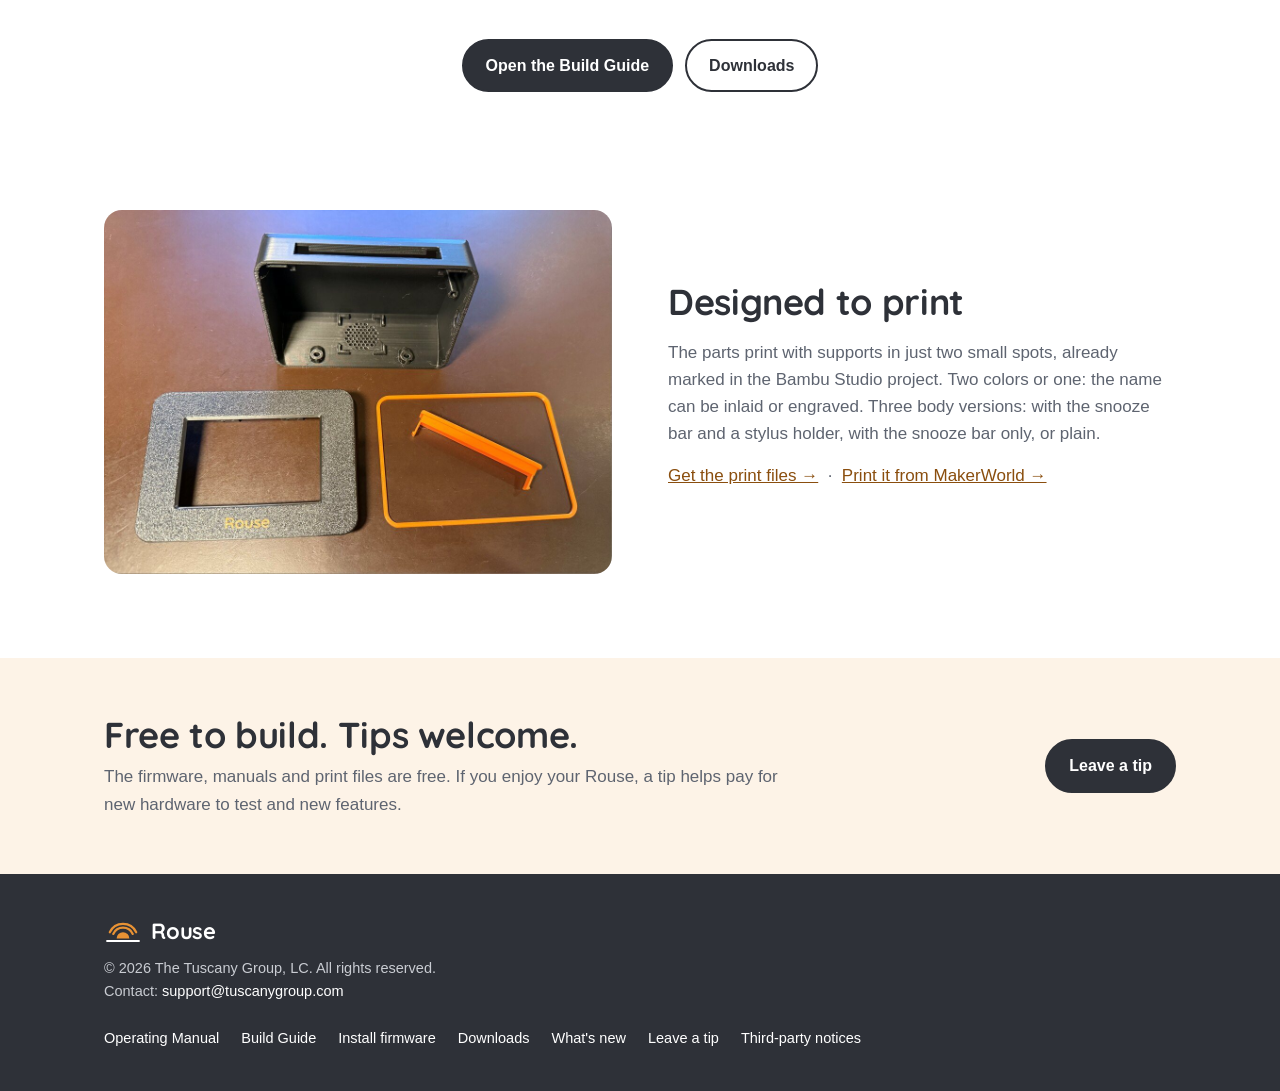
==== commit 8167b4bc: "Release 2.0.0 Co-Authored-By: Claude Opus 5.5 <noreply@anthropic.com> Claude-Session: https://claude" ====
--- a/index.html
+++ b/index.html
@@ -3,19 +3,20 @@
 <head>
 <meta charset="utf-8">
 <meta name="viewport" content="width=device-width, initial-scale=1">
-<title>Rouse · The bedside alarm clock you build yourself</title>
-<meta name="description" content="Rouse is a bedside alarm clock on a 3.5-inch touch display, in a 3D-printed case with a snooze bar on top. Set it up from your phone: no app, no account, no subscription.">
-<meta property="og:title" content="Rouse · The bedside alarm clock you build yourself">
-<meta property="og:description" content="A calm, connected alarm clock: a 3.5-inch touch display, a 3D-printed case and a snooze bar on top.">
+<title>Rouse · The connected bedside station you build yourself</title>
+<meta name="description" content="Rouse is the connected bedside station: clock, radio, photos and weather on a 3.5-inch touch display, in a 3D-printed case. Set it up from your phone: no app, no account, no subscription.">
+<meta property="og:title" content="Rouse · The connected bedside station you build yourself">
+<meta property="og:description" content="Clock, radio, photos and weather, for your nightstand or your desk: a 3.5-inch touch display in a 3D-printed case.">
 <meta property="og:image" content="https://rouseclock.com/img/hero.jpg">
 <meta property="og:url" content="https://rouseclock.com/">
 <meta name="theme-color" content="#2E3138">
 <link rel="icon" type="image/png" href="img/icon.png">
 <link rel="apple-touch-icon" href="img/apple-touch-icon.png">
-<link rel="stylesheet" href="site.css?v=1.0.3">
+<link rel="stylesheet" href="site.css?v=2.0.0">
 </head>
 <body>
 
+<a class="banner" href="whats-new/">Rouse 2.0 is here: radio, weather, a photo carousel and your clock on your phone. <b>See what's new →</b></a>
 <header class="top">
   <div class="bar">
     <a class="brand" href="./" aria-label="Rouse home"><svg viewBox="0 0 120 84" aria-hidden="true"><path d="M18.3 44.6 A46 46 0 0 1 101.7 44.6" fill="none" stroke="#E89234" stroke-width="7" stroke-linecap="round"/><path d="M29.2 49.6 A34 34 0 0 1 90.8 49.6" fill="none" stroke="#E89234" stroke-width="7" stroke-linecap="round"/><path d="M40 64 A20 20 0 0 1 80 64 Z" fill="#E89234"/><line x1="10" y1="72" x2="110" y2="72" stroke="currentColor" stroke-width="7" stroke-linecap="round"/></svg><span>Rouse</span></a>
@@ -34,15 +35,15 @@
 <section class="hero">
   <div class="wrap hero-grid">
     <div class="hero-text">
-      <p class="eyebrow">A bedside alarm clock you make</p>
-      <h1>Wake up gently.<br>Build it yourself.</h1>
-      <p class="lede">Rouse is an alarm clock on a 3.5-inch touch display, in a 3D-printed case with a real snooze bar on top.
-        You set it up from your phone's browser: no app to install, no account, no subscription.</p>
+      <p class="eyebrow">The connected bedside station</p>
+      <h1>Clock, radio, photos and weather.<br>Build it yourself.</h1>
+      <p class="lede">Rouse is a connected bedside station for your nightstand or your desk: an alarm clock, internet radio, weather display and photo carousel
+        on a 3.5-inch touch screen, in a 3D-printed case. You set it up from your phone's browser: no app to install, no account, no subscription.</p>
       <div class="cta">
         <a class="btn" href="#build">How to build one</a>
         <a class="btn ghost" href="manual/">Read the manual</a>
       </div>
-      <p class="fine">Free firmware for three popular ESP32 display boards · version 1.0.3</p>
+      <p class="fine">Free firmware for three popular ESP32 display boards · version 2.0.0</p>
     </div>
     <figure class="hero-photo">
       <img src="img/hero.jpg" width="1077" height="919" alt="A Rouse clock on a nightstand, seen from a slight angle: dark case, orange snooze bar on top, the time 4:31 on the screen with the date and weather below it">
@@ -67,12 +68,16 @@
         <p>Press the bar on top to snooze, hold it to stop. No hunting for a button on the screen at 6 a.m. On the Waveshare board, just tap the case: once to snooze, twice to stop.</p>
       </article>
       <article>
-        <h3>Weather at a glance</h3>
-        <p>Outside temperature, today's high and low, sunrise or sunset and your next alarm, from Open-Meteo. No API key needed.</p>
+        <h3>Internet radio</h3>
+        <p>Find stations by name, city or style, wake up to one (with a backup sound if it doesn't answer), or fall asleep to one with a sleep timer. On the Freenove and Waveshare boards.</p>
+      </article>
+      <article>
+        <h3>Weather, now and ahead</h3>
+        <p>A full Weather view with the next hours and five days, rain chances and a sky that follows the weather. From Open-Meteo; no API key needed.</p>
       </article>
       <article>
         <h3>Your look, your photos</h3>
-        <p>Pick a theme or make your own: colors, clock fonts, what's shown. Use your own photos as the background, or a daytime slideshow.</p>
+        <p>Pick a theme or make your own: colors, clock fonts, what's shown. Show your photos in a carousel that takes turns with the clock and the weather.</p>
       </article>
       <article>
         <h3>Sleep sounds</h3>
@@ -97,14 +102,15 @@
 <section class="phone">
   <div class="wrap split rev">
     <div>
-      <h2>Your phone is the remote</h2>
+      <h2>Your clock on your phone</h2>
       <p>Every Rouse has its own web page on your home WiFi. Open <b>rouse.local</b> on your phone or computer to set alarms,
-        edit themes, upload photos and sounds, back up your settings and install updates. It shows a live preview of the clock as you change things.</p>
-      <p>Nothing leaves your home network except the weather and time lookups. Add a PIN if others share your WiFi.</p>
+        find stations, edit themes, upload photos and sounds, and install updates. Add it to your home screen and it works like an app.</p>
+      <p>A live picture shows what the clock is showing, and its buttons work: play the radio, snooze or stop an alarm. Turn on <b>Play alarms here</b> and your phone rings too.</p>
+      <p>No account and no tracking: the clock only looks up the time, the weather and the stations you choose. Add a PIN if others share your WiFi.</p>
     </div>
     <div class="shots">
       <img src="img/web-alarms.png" width="398" height="864" loading="lazy" alt="The clock's web page on a phone: the list of alarms">
-      <img src="img/web-display.png" width="398" height="864" loading="lazy" alt="The clock's web page on a phone: themes with a live preview of the clock">
+      <img src="img/web-home-radio.png" width="398" height="864" loading="lazy" alt="The clock's web page on a phone: a live picture of the clock playing the radio, with its controls">
     </div>
   </div>
 </section>
@@ -114,7 +120,9 @@
     <h2>On the clock</h2>
     <div class="screen-row">
       <figure><img src="img/clock-classic.png" width="480" height="320" loading="lazy" alt="Clock screen with the time, date and weather"><figcaption>Day theme</figcaption></figure>
-      <figure><img src="img/clock-photo.png" width="480" height="320" loading="lazy" alt="Clock screen with a photo background"><figcaption>Your photo</figcaption></figure>
+      <figure><img src="img/clock-radio.png" width="480" height="320" loading="lazy" alt="The Radio view: station name, what's playing, and play, volume and sleep timer buttons"><figcaption>Radio</figcaption></figure>
+      <figure><img src="img/clock-weather.png" width="480" height="320" loading="lazy" alt="The Weather view: now, the next hours and the next five days"><figcaption>Weather</figcaption></figure>
+      <figure><img src="img/clock-photos.png" width="480" height="320" loading="lazy" alt="The Carousel showing one of your photos"><figcaption>Carousel</figcaption></figure>
       <figure><img src="img/clock-ringing.png" width="480" height="320" loading="lazy" alt="Alarm ringing, with big Snooze and Stop buttons"><figcaption>Alarm</figcaption></figure>
       <figure><img src="img/clock-night.png" width="480" height="320" loading="lazy" alt="Dim red night theme"><figcaption>Night</figcaption></figure>
     </div>
@@ -127,21 +135,27 @@
     <p class="intro">You need a display board, a 3D printer (or a friend with one) and about an hour. The Build Guide walks through every step with photos.</p>
 
     <h3 class="sub">1 · Pick a board</h3>
+    <p class="intro">Rouse runs on these three boards only. Other boards won't work unless they're the same model.</p>
     <div class="grid3 boards">
       <article>
         <p class="tag">Recommended</p>
         <h4>Freenove FNK0104N</h4>
-        <p>ESP32-S3, 3.5" IPS screen with glass touch, built-in speaker amplifier and battery connector. Holds up to 64 photos.</p>
-      </article>
-      <article>
-        <h4>Waveshare ESP32-S3-Touch-LCD-3.5</h4>
-        <p>ESP32-S3, 3.5" IPS glass touch screen. Waveshare's own enclosure drops into its own Rouse case, with nothing to wire: its motion sensor lets you tap the case to snooze. Holds up to 64 photos.</p>
+        <p>ESP32-S3, 3.5" IPS screen with glass touch, a real sound chip, internet radio and a battery connector. Holds up to 64 photos.</p>
+        <p><a href="https://www.amazon.com/dp/B0H1VHJHS4?tag=tuscanygroup-20" rel="sponsored noopener" target="_blank">See it on Amazon →</a></p>
+      </article>
+      <article>
+        <h4>Waveshare ESP32-S3-Touch-LCD-3.5-C</h4>
+        <p>ESP32-S3, 3.5" IPS glass touch screen, a real sound chip and internet radio. Waveshare's own enclosure drops into its own Rouse case, with nothing to wire: its motion sensor lets you tap the case to snooze. Holds up to 64 photos.</p>
+        <p><a href="https://www.amazon.com/dp/B0F9W5JM2M?tag=tuscanygroup-20" rel="sponsored noopener" target="_blank">See it on Amazon →</a></p>
       </article>
       <article>
         <h4>"CYD" E32R35T</h4>
-        <p>The low-cost classic ESP32 3.5" board with a pressure-sensitive screen (a stylus works best; the case can hold one). Holds up to 3 photos.</p>
-      </article>
-    </div>
+        <p>The low-cost classic ESP32 3.5" board with a pressure-sensitive screen (a stylus works best; the case can hold one). Simple sound, no internet radio, up to 3 photos. Great value; choose a Freenove or Waveshare for quiet alarms.</p>
+        <p><a href="https://www.amazon.com/dp/B0D93MBWC2?tag=tuscanygroup-20" rel="sponsored noopener" target="_blank">See it on Amazon →</a></p>
+      </article>
+    </div>
+    <p><a href="https://www.amazon.com/shop/tuscanygroup?tag=tuscanygroup-20" rel="sponsored noopener" target="_blank">Every part for each build, in one place on our Amazon page →</a></p>
+    <p class="affiliate"><em>As an Amazon Associate, The Tuscany Group earns from qualifying purchases made through the Amazon links on this page. It costs you nothing extra.</em></p>
 
     <ol class="steps">
       <li><h3>2 · Print the case</h3>
--- a/site.css
+++ b/site.css
@@ -71,7 +71,8 @@
 .shots img:nth-child(2) { margin-top: 44px; }
 
 .screens { background: var(--wash); }
-.screen-row { display: grid; grid-template-columns: repeat(4, 1fr); gap: 18px; margin-top: 26px; }
+.screen-row { display: grid; grid-template-columns: repeat(3, 1fr); gap: 18px; margin-top: 26px; }
+.affiliate { font-size: 13px; color: var(--sub); margin-top: 14px; }
 .screen-row figure { margin: 0; }
 .screen-row img { border-radius: 10px; border: 6px solid #202227; }
 .screen-row figcaption { font-size: 14px; color: var(--sub); margin-top: 8px; text-align: center; }
@@ -140,3 +141,6 @@
 .news { max-width: 46em; color: var(--ink); padding-left: 22px; margin: 8px 0 0; }
 .news li { margin: 6px 0; }
 .tip-line { max-width: 46em; background: var(--amber-wash); border-left: 4px solid var(--amber); border-radius: 10px; padding: 10px 14px; }
+
+.banner { display: block; width: 100%; box-sizing: border-box; text-align: center; padding: 9px 16px; font-size: 14px; background: #F2A33A; color: #1A1206; text-decoration: none; }
+.banner:hover { background: #F5B35A; }
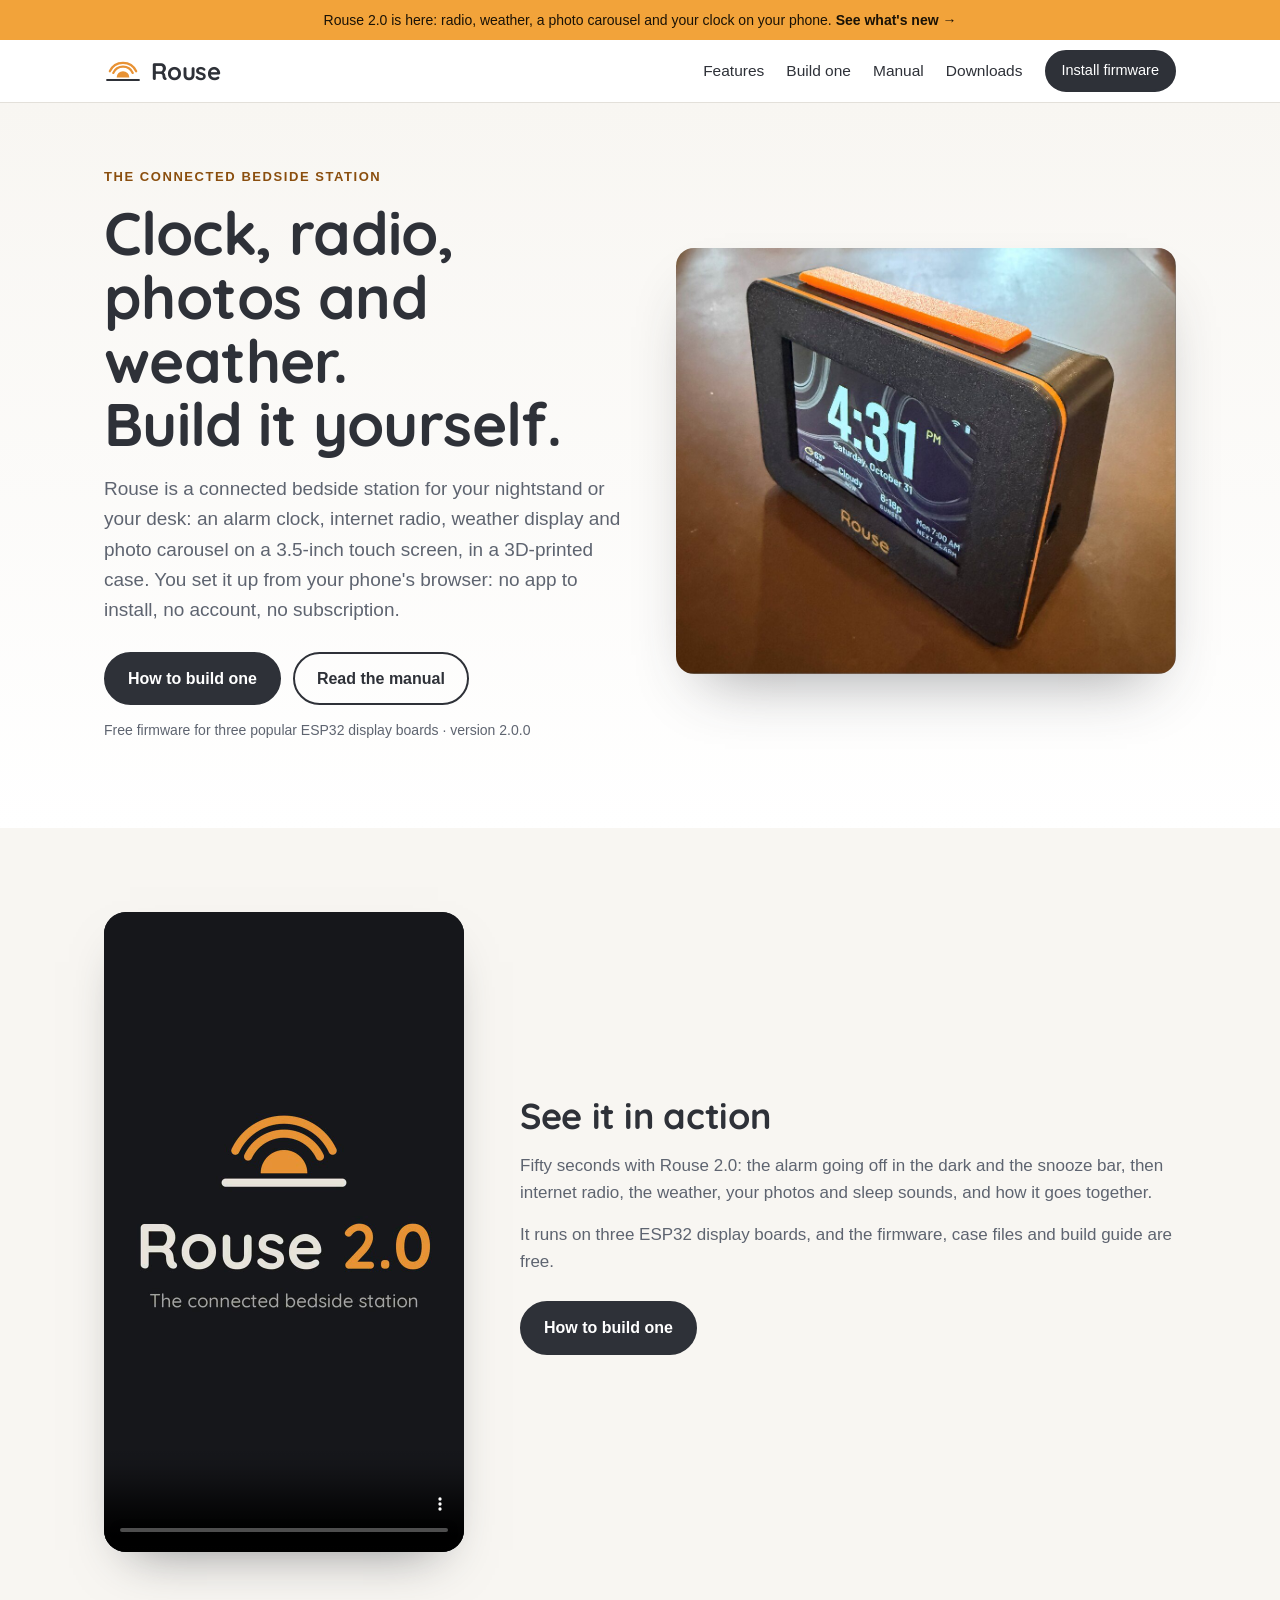
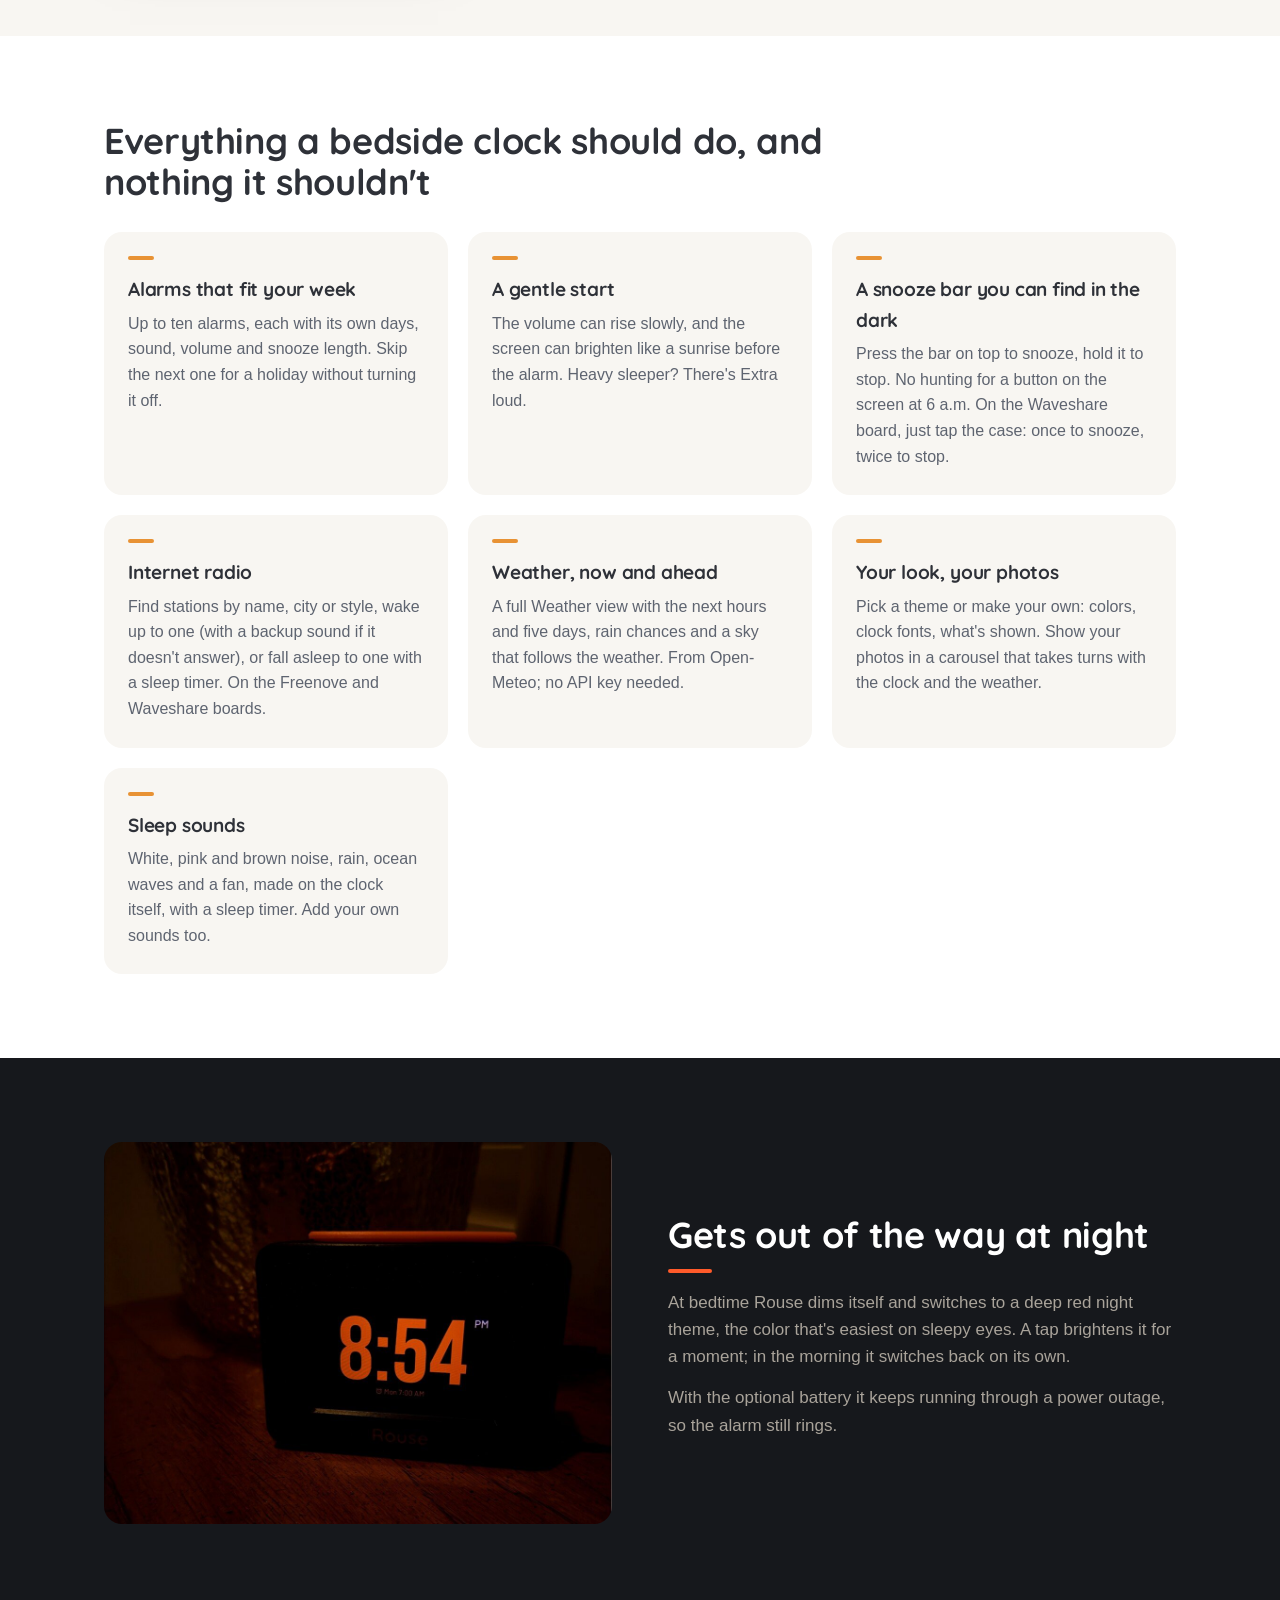
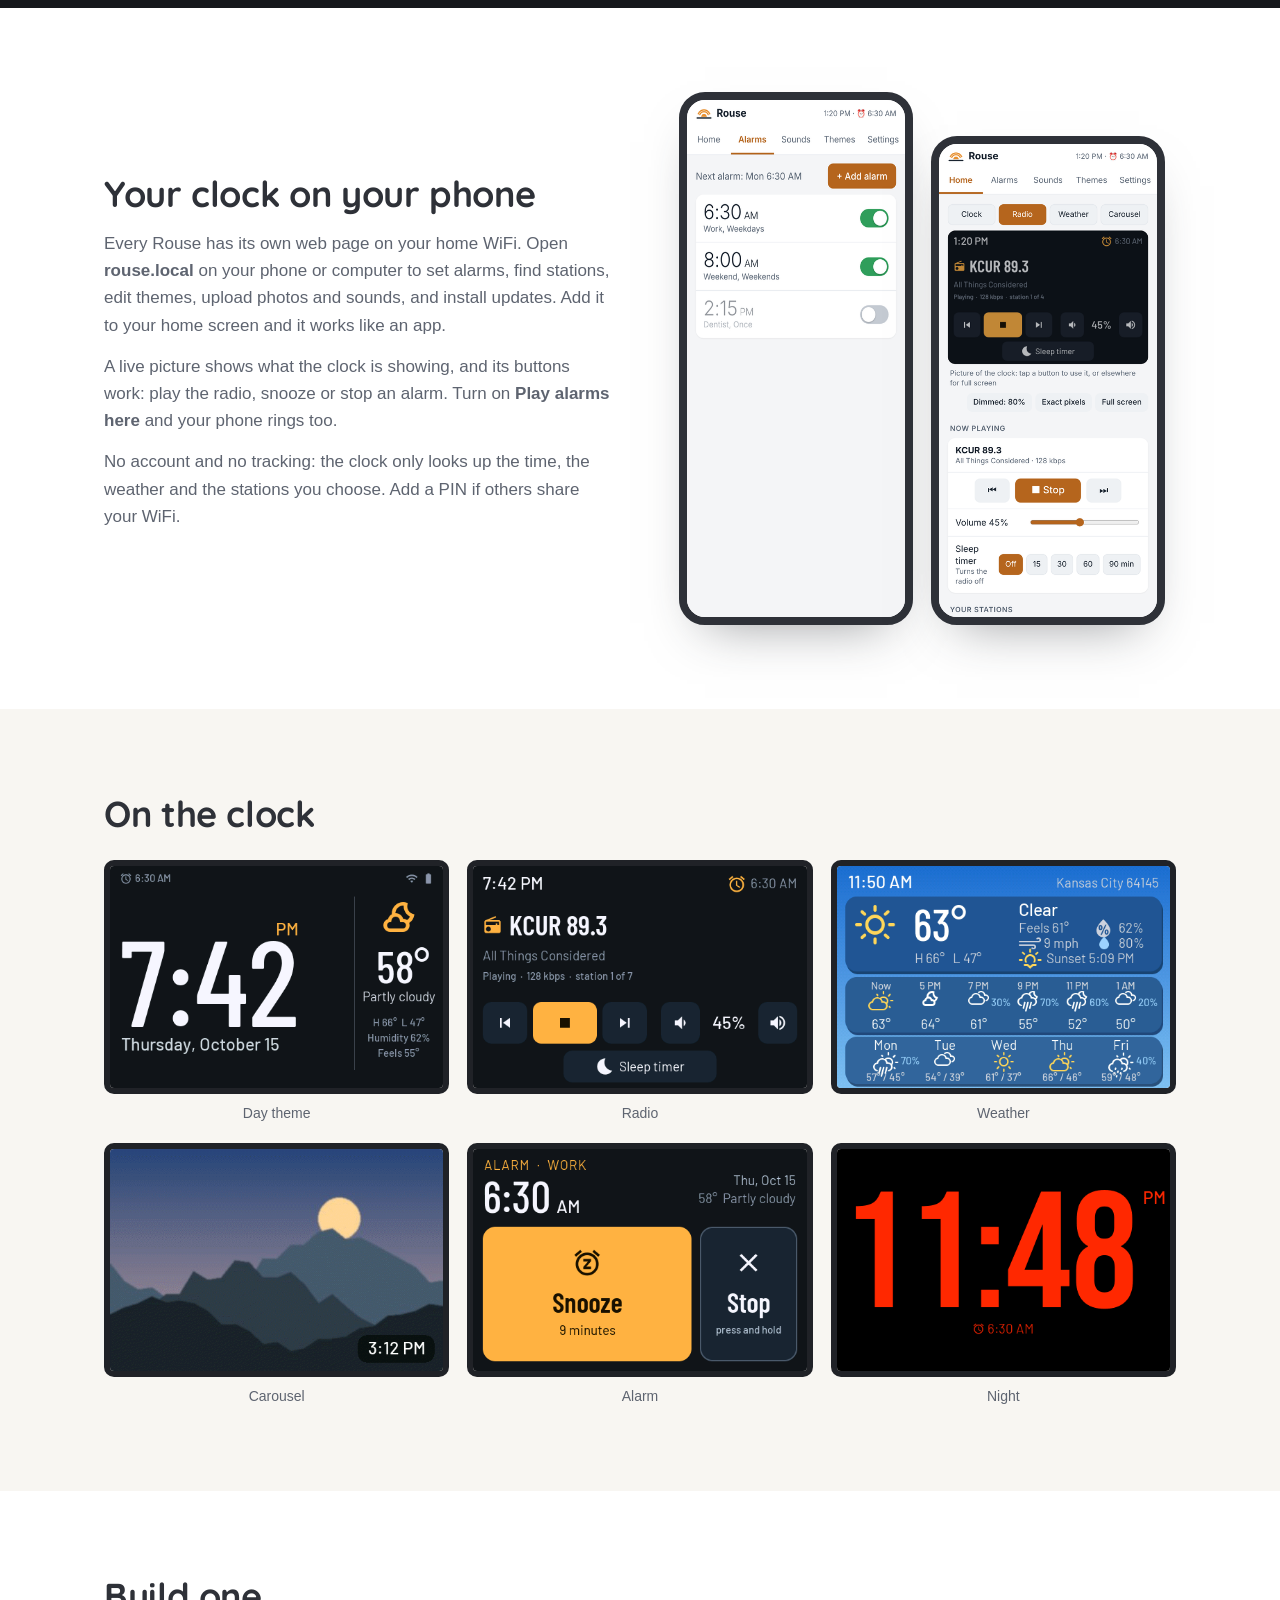
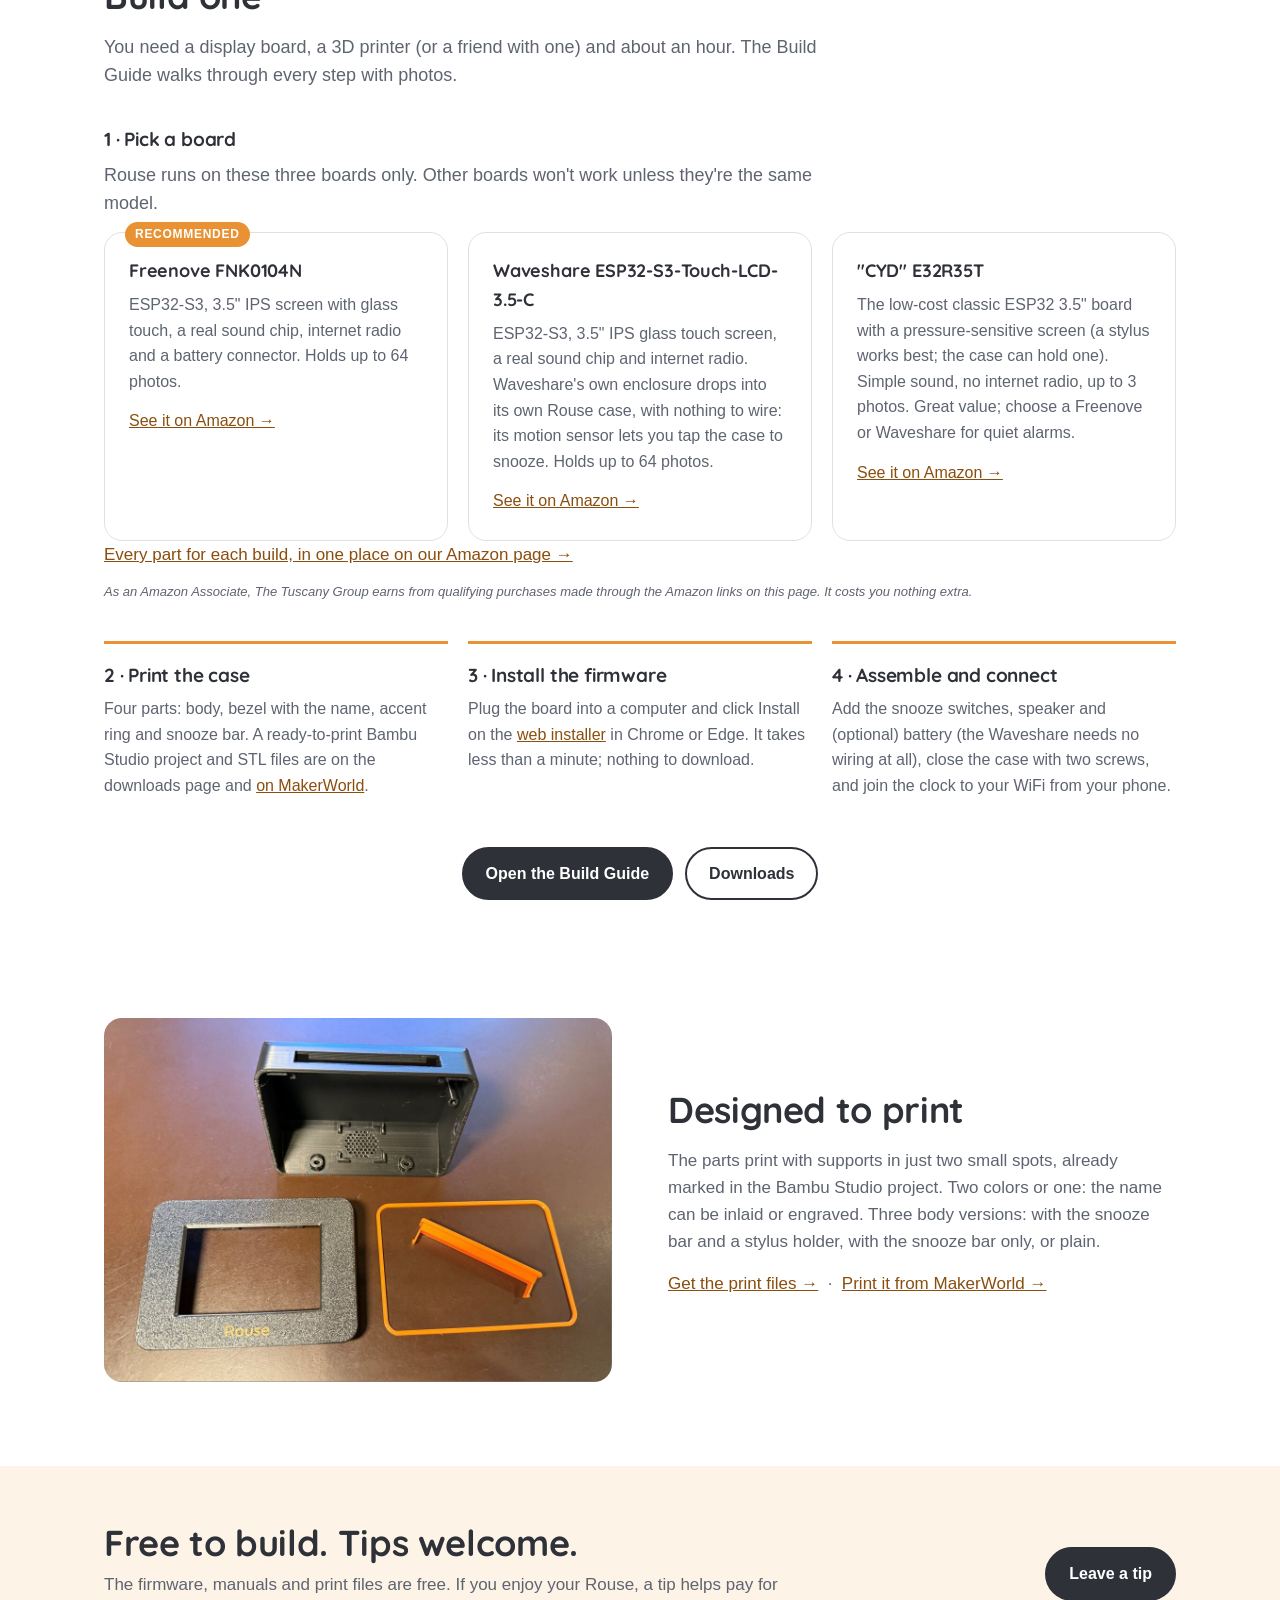
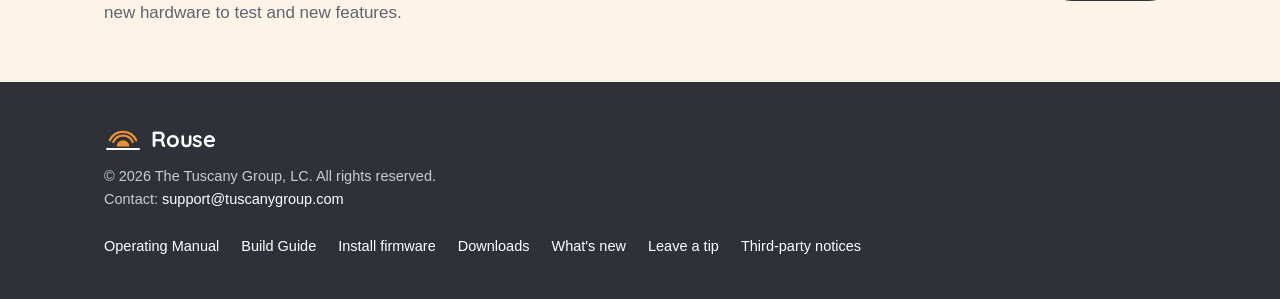
==== commit d2ea2e59: "Home page: See it in action video Co-Authored-By: Claude Opus 5.5 <noreply@anthropic.com> Claude-Ses" ====
--- a/index.html
+++ b/index.html
@@ -51,6 +51,30 @@
   </div>
 </section>
 
+<section id="video" class="video">
+  <div class="wrap split">
+    <figure class="video-frame">
+      <video controls playsinline preload="none" poster="video/rouse-2.0-poster.jpg" width="720" height="1280"
+             aria-label="A 50-second video of Rouse: the alarm in the dark, the snooze bar, radio, weather, photos, sleep sounds and the build">
+        <source src="video/rouse-2.0.mp4" type="video/mp4">
+      </video>
+    </figure>
+    <div>
+      <h2>See it in action</h2>
+      <p>Fifty seconds with Rouse 2.0: the alarm going off in the dark and the snooze bar, then internet radio, the weather,
+        your photos and sleep sounds, and how it goes together.</p>
+      <p>It runs on three ESP32 display boards, and the firmware, case files and build guide are free.</p>
+      <div class="cta"><a class="btn" href="#build">How to build one</a></div>
+    </div>
+  </div>
+  <script>
+    // count each page view's first play in GoatCounter (no cookies)
+    (function () { var v = document.querySelector('#video video'), done = false;
+      v.addEventListener('play', function () { if (done) return; done = true;
+        try { window.goatcounter && window.goatcounter.count({ path: 'video-play', title: 'Rouse 2.0 video', event: true }); } catch (e) {} }); })();
+  </script>
+</section>
+
 <section id="features" class="features">
   <div class="wrap">
     <h2>Everything a bedside clock should do, and nothing it shouldn't</h2>
@@ -141,20 +165,20 @@
         <p class="tag">Recommended</p>
         <h4>Freenove FNK0104N</h4>
         <p>ESP32-S3, 3.5" IPS screen with glass touch, a real sound chip, internet radio and a battery connector. Holds up to 64 photos.</p>
-        <p><a href="https://www.amazon.com/dp/B0H1VHJHS4?tag=tuscanygroup-20" rel="sponsored noopener" target="_blank">See it on Amazon →</a></p>
+        <p><a href="https://www.amazon.com/dp/B0H1VHJHS4?tag=tuscanygroup-20" rel="sponsored noopener" target="_blank" data-goatcounter-click="amazon/home/B0H1VHJHS4" data-goatcounter-title="Freenove">See it on Amazon →</a></p>
       </article>
       <article>
         <h4>Waveshare ESP32-S3-Touch-LCD-3.5-C</h4>
         <p>ESP32-S3, 3.5" IPS glass touch screen, a real sound chip and internet radio. Waveshare's own enclosure drops into its own Rouse case, with nothing to wire: its motion sensor lets you tap the case to snooze. Holds up to 64 photos.</p>
-        <p><a href="https://www.amazon.com/dp/B0F9W5JM2M?tag=tuscanygroup-20" rel="sponsored noopener" target="_blank">See it on Amazon →</a></p>
+        <p><a href="https://www.amazon.com/dp/B0F9W5JM2M?tag=tuscanygroup-20" rel="sponsored noopener" target="_blank" data-goatcounter-click="amazon/home/B0F9W5JM2M" data-goatcounter-title="Waveshare">See it on Amazon →</a></p>
       </article>
       <article>
         <h4>"CYD" E32R35T</h4>
         <p>The low-cost classic ESP32 3.5" board with a pressure-sensitive screen (a stylus works best; the case can hold one). Simple sound, no internet radio, up to 3 photos. Great value; choose a Freenove or Waveshare for quiet alarms.</p>
-        <p><a href="https://www.amazon.com/dp/B0D93MBWC2?tag=tuscanygroup-20" rel="sponsored noopener" target="_blank">See it on Amazon →</a></p>
-      </article>
-    </div>
-    <p><a href="https://www.amazon.com/shop/tuscanygroup?tag=tuscanygroup-20" rel="sponsored noopener" target="_blank">Every part for each build, in one place on our Amazon page →</a></p>
+        <p><a href="https://www.amazon.com/dp/B0D93MBWC2?tag=tuscanygroup-20" rel="sponsored noopener" target="_blank" data-goatcounter-click="amazon/home/B0D93MBWC2" data-goatcounter-title="CYD">See it on Amazon →</a></p>
+      </article>
+    </div>
+    <p><a href="https://www.amazon.com/shop/tuscanygroup?tag=tuscanygroup-20" rel="sponsored noopener" target="_blank" data-goatcounter-click="amazon/home/storefront" data-goatcounter-title="Amazon storefront">Every part for each build, in one place on our Amazon page →</a></p>
     <p class="affiliate"><em>As an Amazon Associate, The Tuscany Group earns from qualifying purchases made through the Amazon links on this page. It costs you nothing extra.</em></p>
 
     <ol class="steps">
--- a/site.css
+++ b/site.css
@@ -65,6 +65,12 @@
 .night h2 { color: #fff; }
 .night h2::after { content: ""; display: block; width: 44px; height: 4px; border-radius: 2px; background: var(--red); margin-top: 14px; }
 
+.video { background: var(--wash); }
+.video p { color: var(--sub); }
+.video .split { grid-template-columns: auto 1fr; }
+.video-frame video { display: block; height: min(640px, 78vh); width: auto; aspect-ratio: 9 / 16; border-radius: 22px; background: var(--night);
+  box-shadow: 0 24px 50px -26px rgba(46,49,56,.55); }
+
 .phone p { color: var(--sub); }
 .shots { display: flex; gap: 18px; justify-content: center; }
 .shots img { width: 46%; max-width: 250px; border-radius: 26px; border: 8px solid var(--ink); background: #fff; box-shadow: 0 24px 50px -26px rgba(46,49,56,.5); }
@@ -124,7 +130,9 @@
 .notice th { background: var(--wash); }
 
 @media (max-width: 900px) {
-  .hero-grid, .split { grid-template-columns: 1fr; gap: 32px; }
+  .hero-grid, .split, .video .split { grid-template-columns: 1fr; gap: 32px; }
+  .video-frame { justify-self: center; width: 100%; max-width: 360px; }
+  .video-frame video { width: 100%; height: auto; }
   .split.rev > :first-child { order: 1; }
   .grid3, .steps { grid-template-columns: 1fr 1fr; }
   .screen-row { grid-template-columns: 1fr 1fr; }
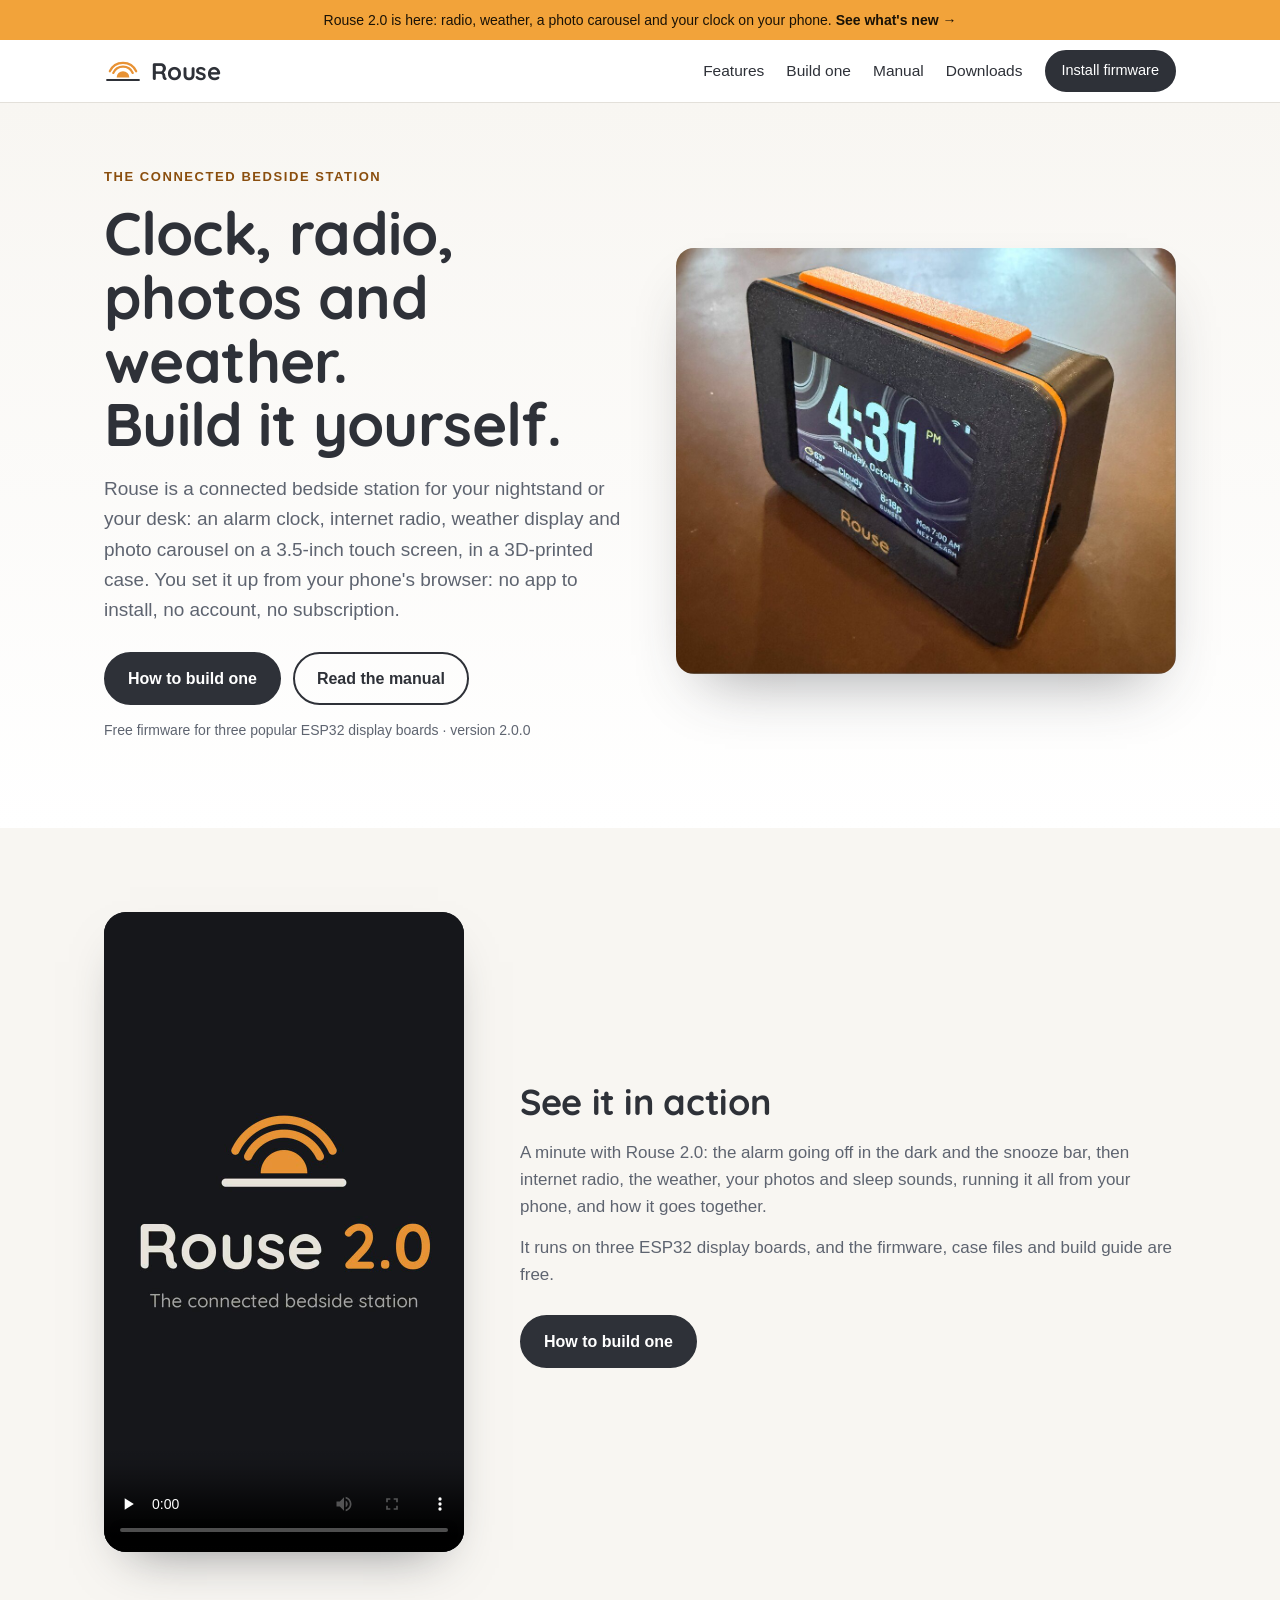
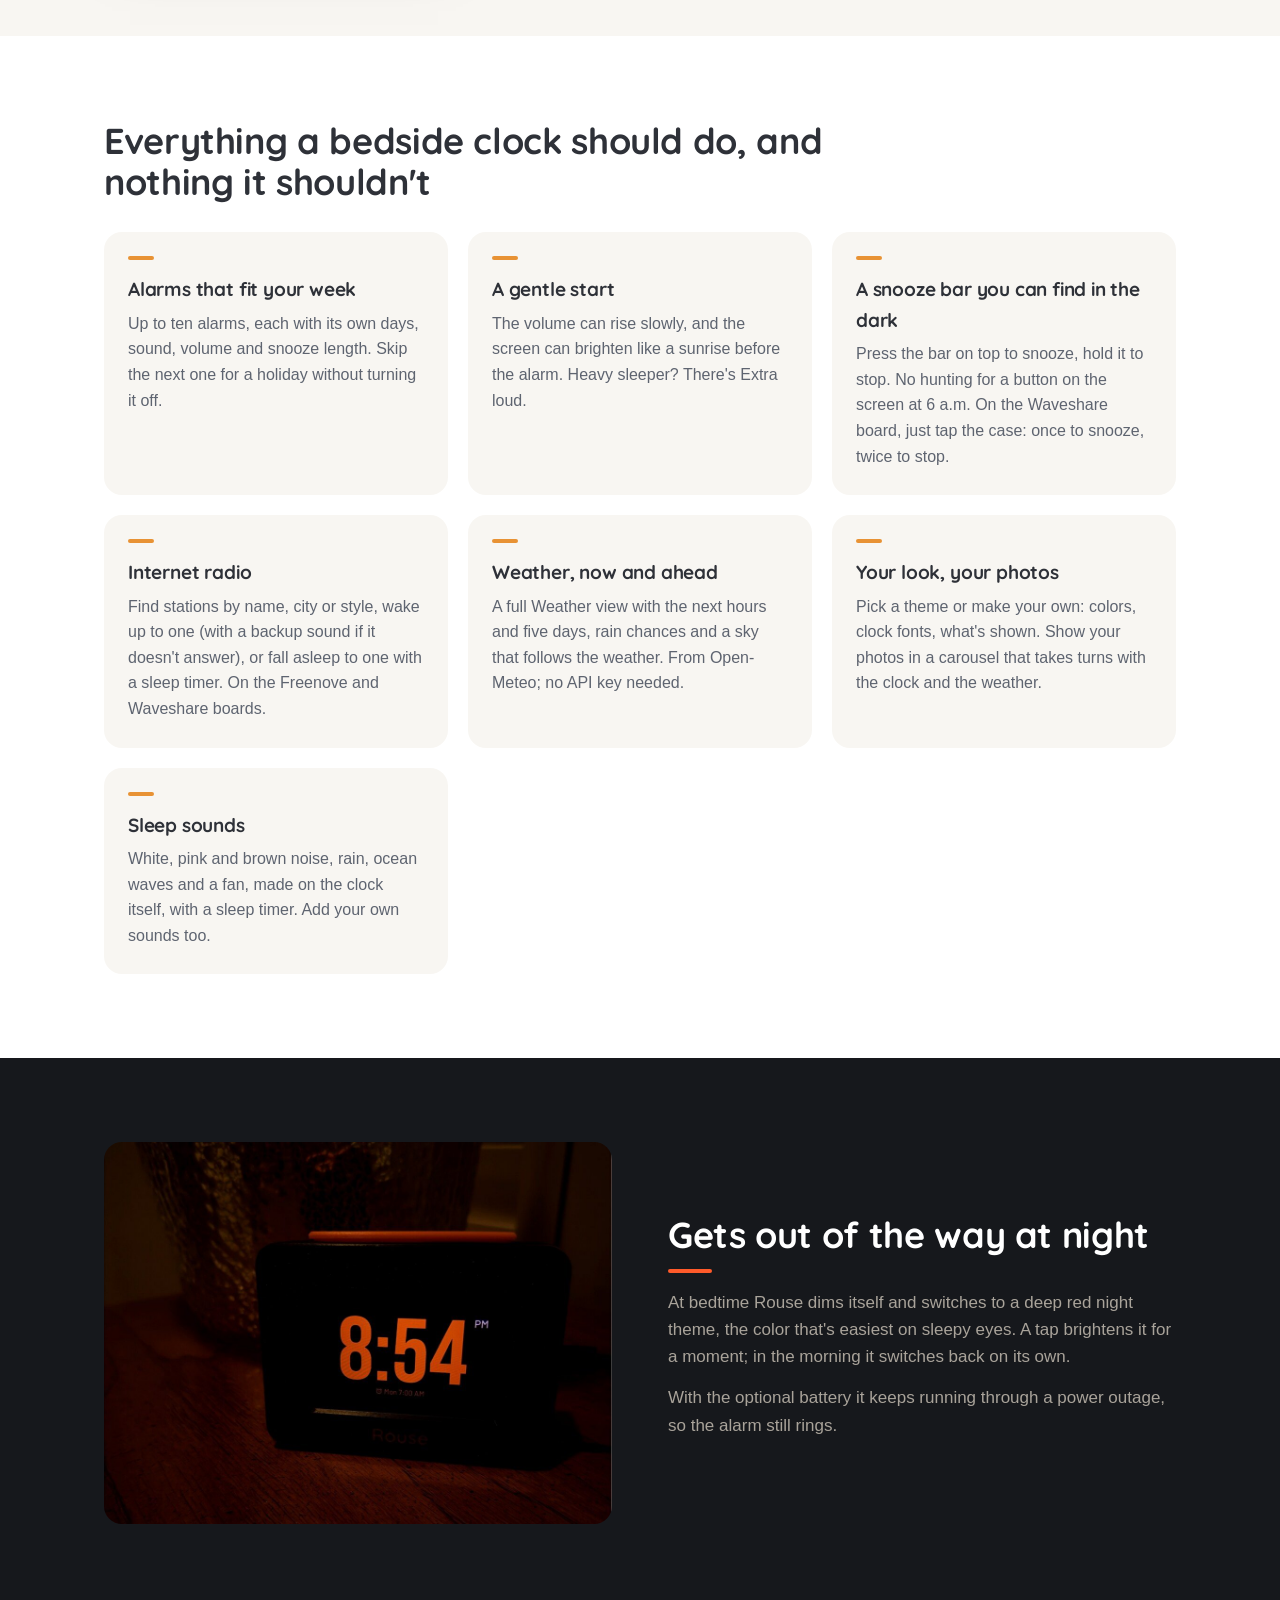
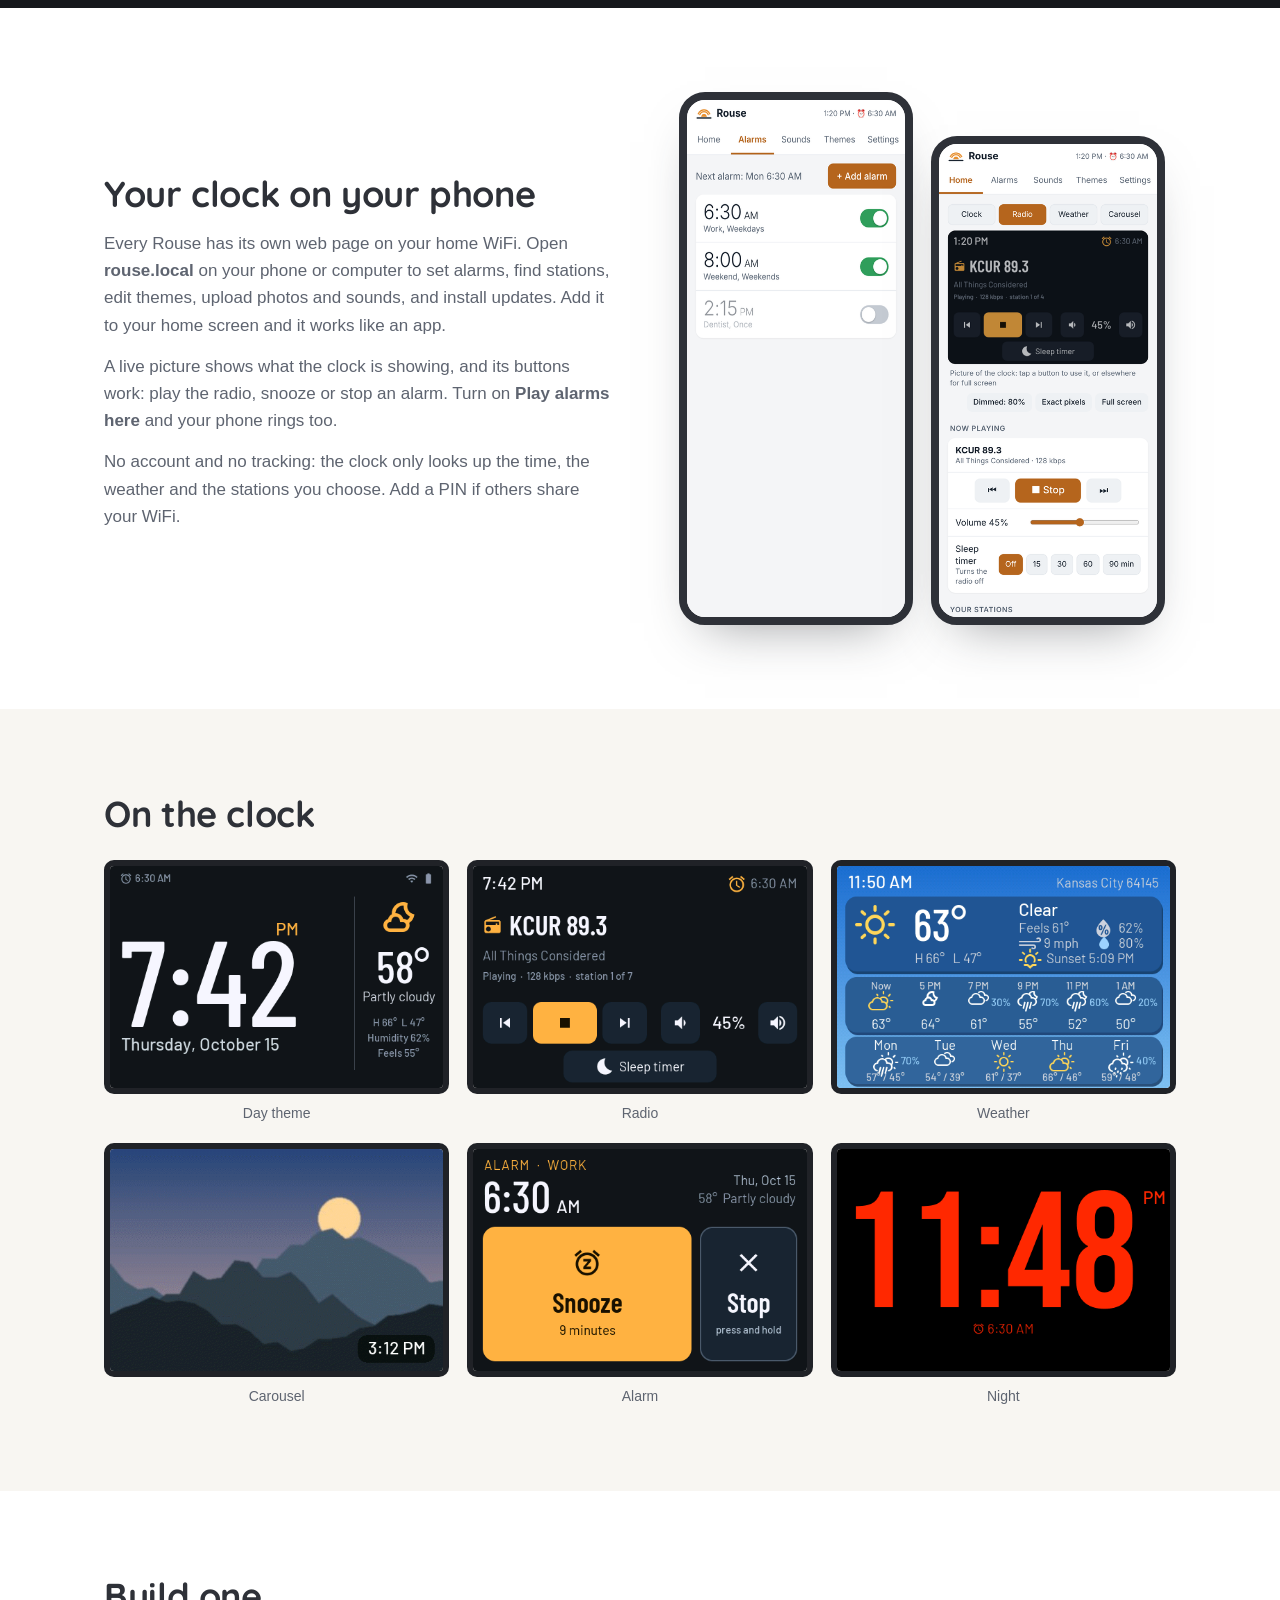
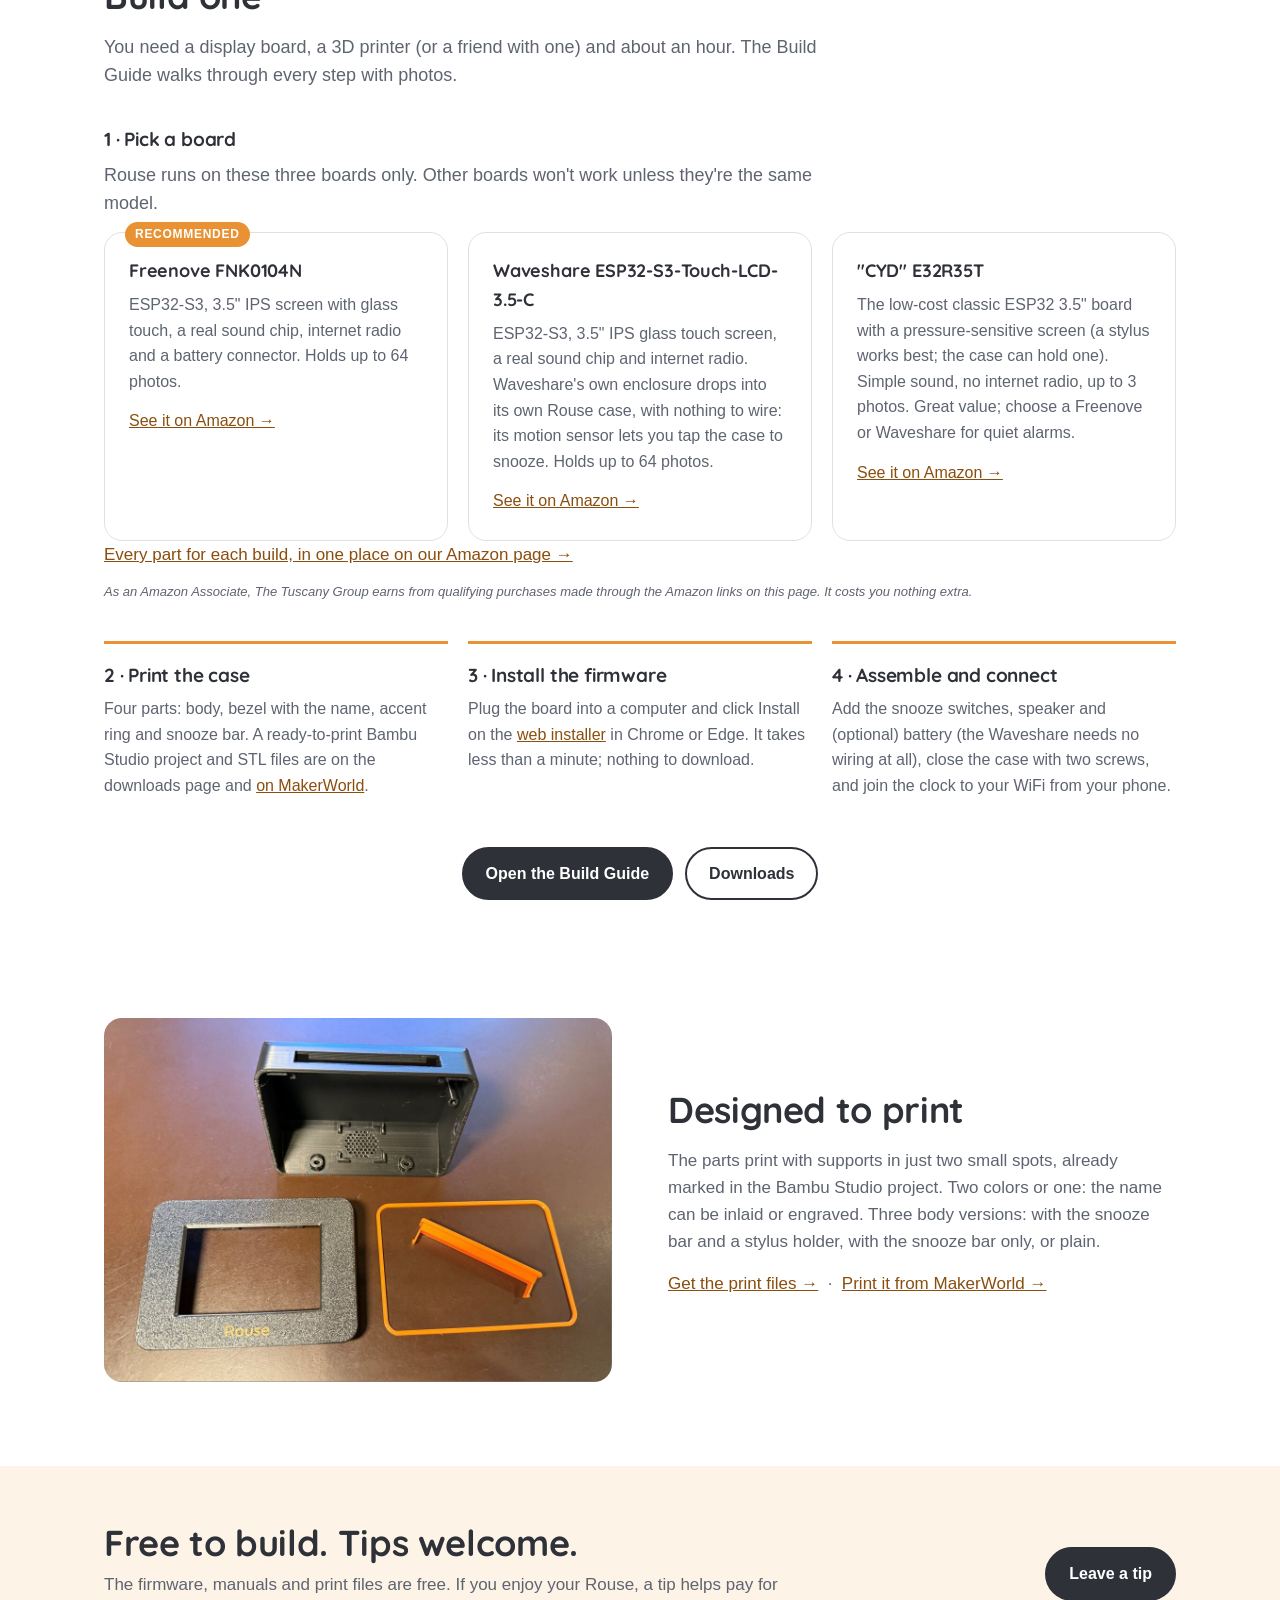
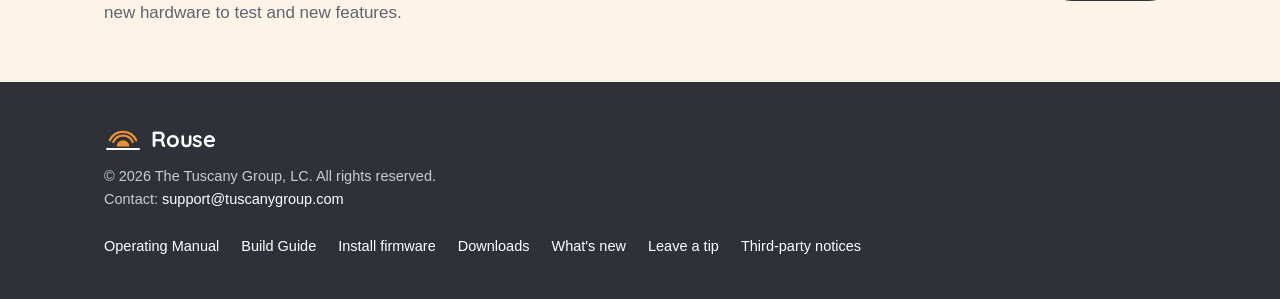
==== commit 9f2c90bb: "Home page: video with the phone clip Co-Authored-By: Claude Opus 5.5 <noreply@anthropic.com> Claude-" ====
--- a/index.html
+++ b/index.html
@@ -55,14 +55,14 @@
   <div class="wrap split">
     <figure class="video-frame">
       <video controls playsinline preload="none" poster="video/rouse-2.0-poster.jpg" width="720" height="1280"
-             aria-label="A 50-second video of Rouse: the alarm in the dark, the snooze bar, radio, weather, photos, sleep sounds and the build">
+             aria-label="A one-minute video of Rouse: the alarm in the dark, the snooze bar, radio, weather, photos, sleep sounds, the clock on a phone and the build">
         <source src="video/rouse-2.0.mp4" type="video/mp4">
       </video>
     </figure>
     <div>
       <h2>See it in action</h2>
-      <p>Fifty seconds with Rouse 2.0: the alarm going off in the dark and the snooze bar, then internet radio, the weather,
-        your photos and sleep sounds, and how it goes together.</p>
+      <p>A minute with Rouse 2.0: the alarm going off in the dark and the snooze bar, then internet radio, the weather,
+        your photos and sleep sounds, running it all from your phone, and how it goes together.</p>
       <p>It runs on three ESP32 display boards, and the firmware, case files and build guide are free.</p>
       <div class="cta"><a class="btn" href="#build">How to build one</a></div>
     </div>
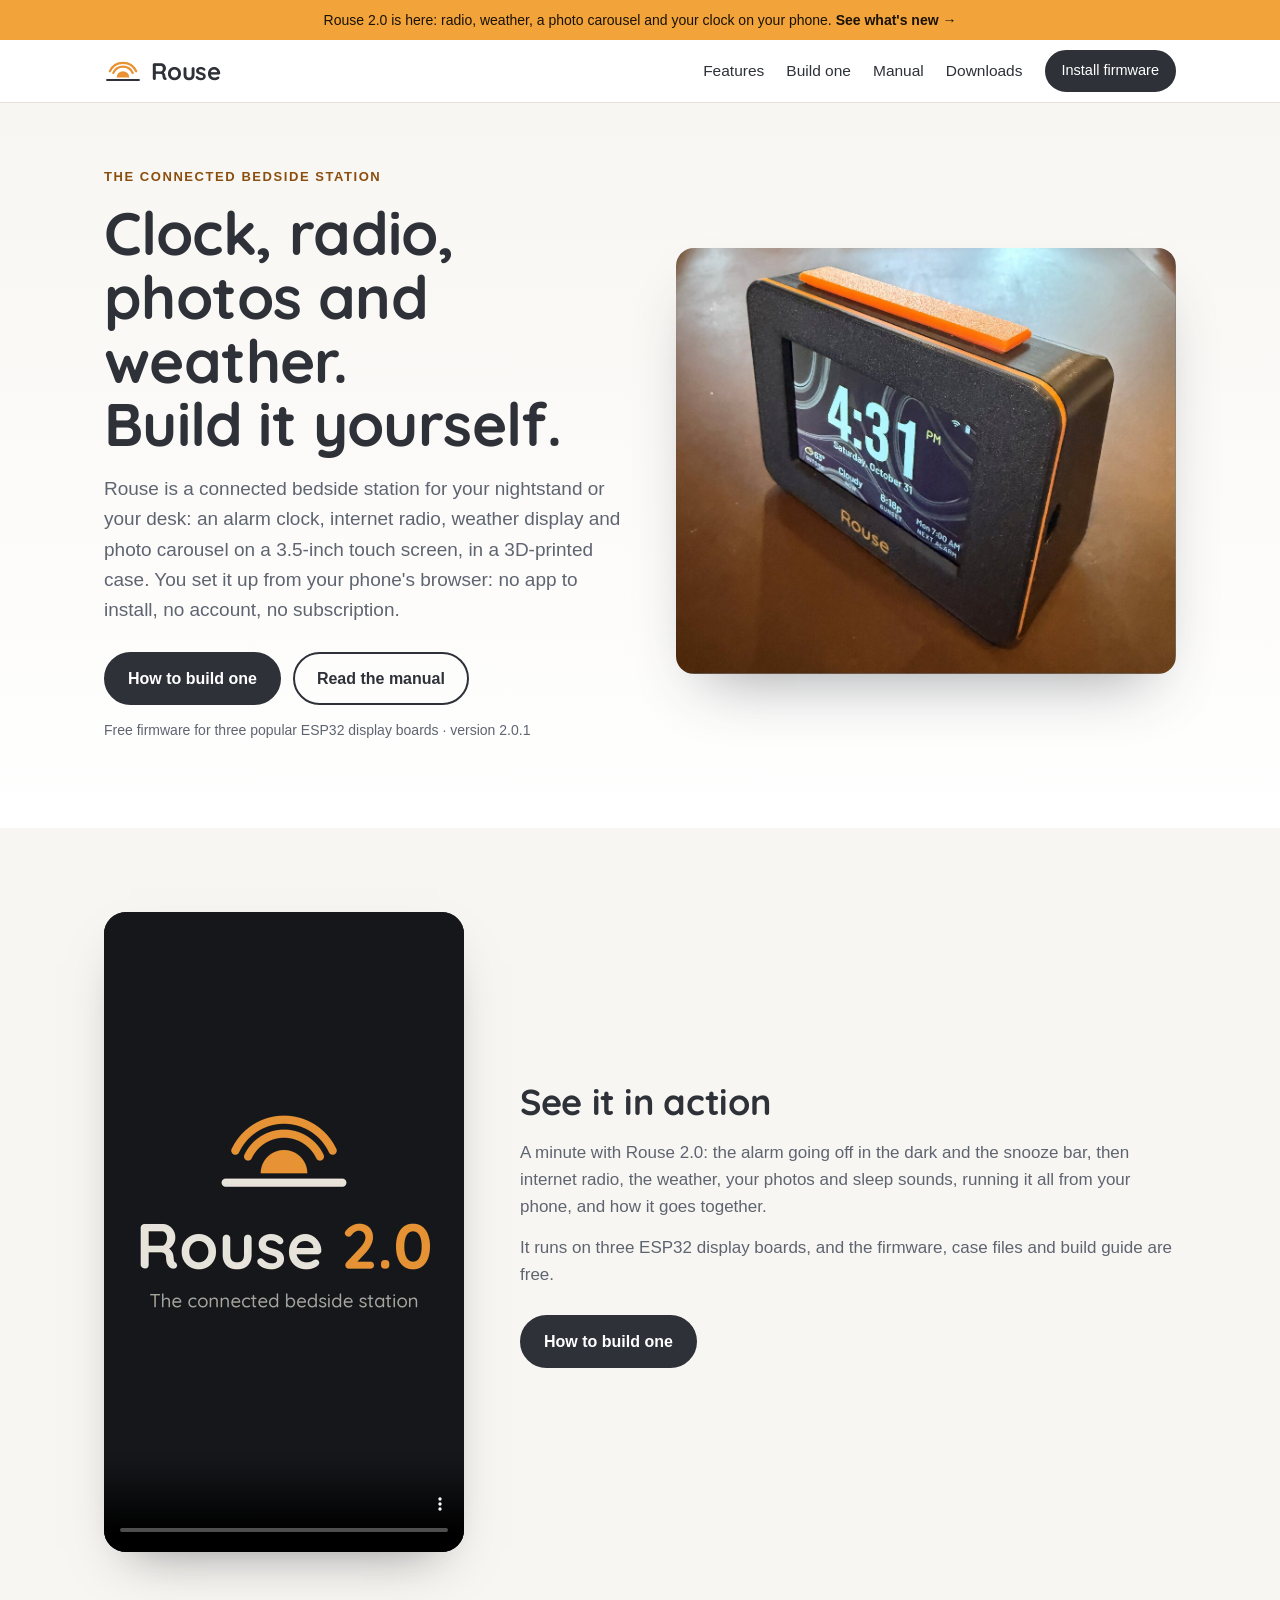
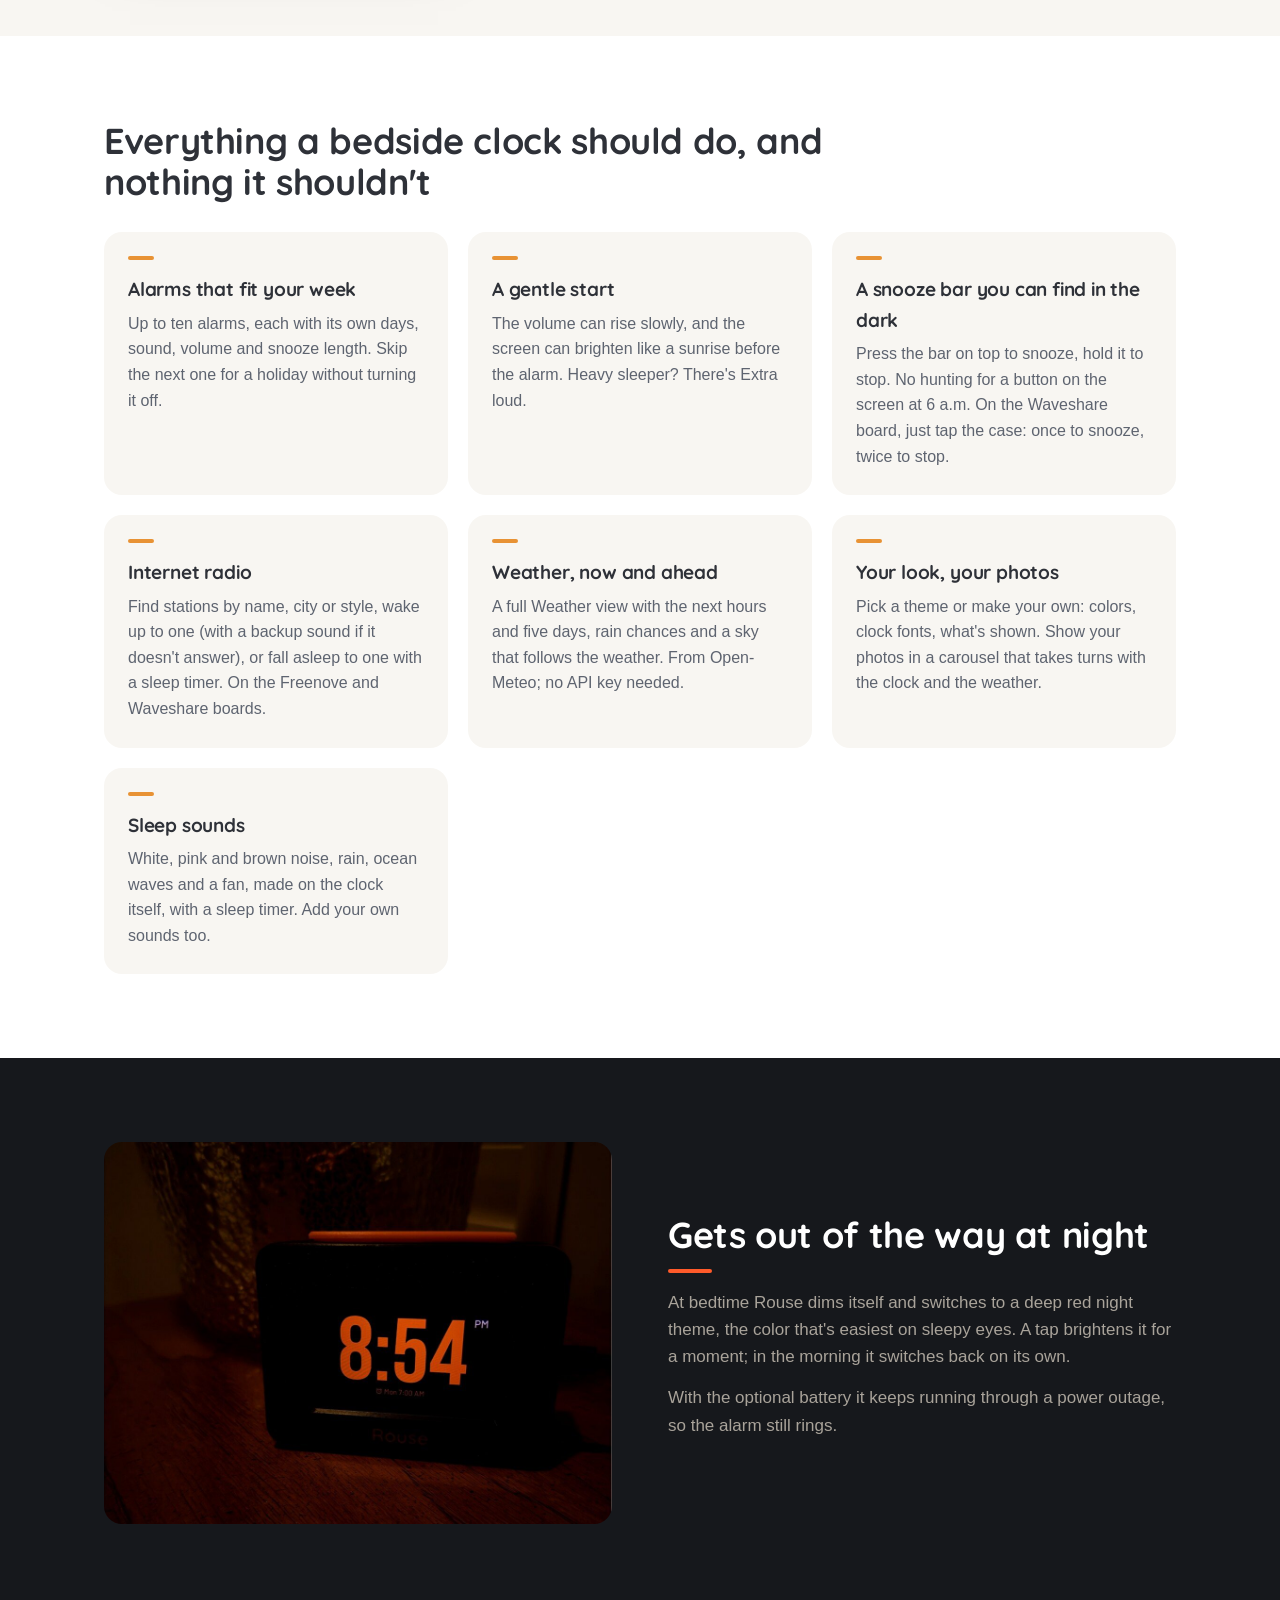
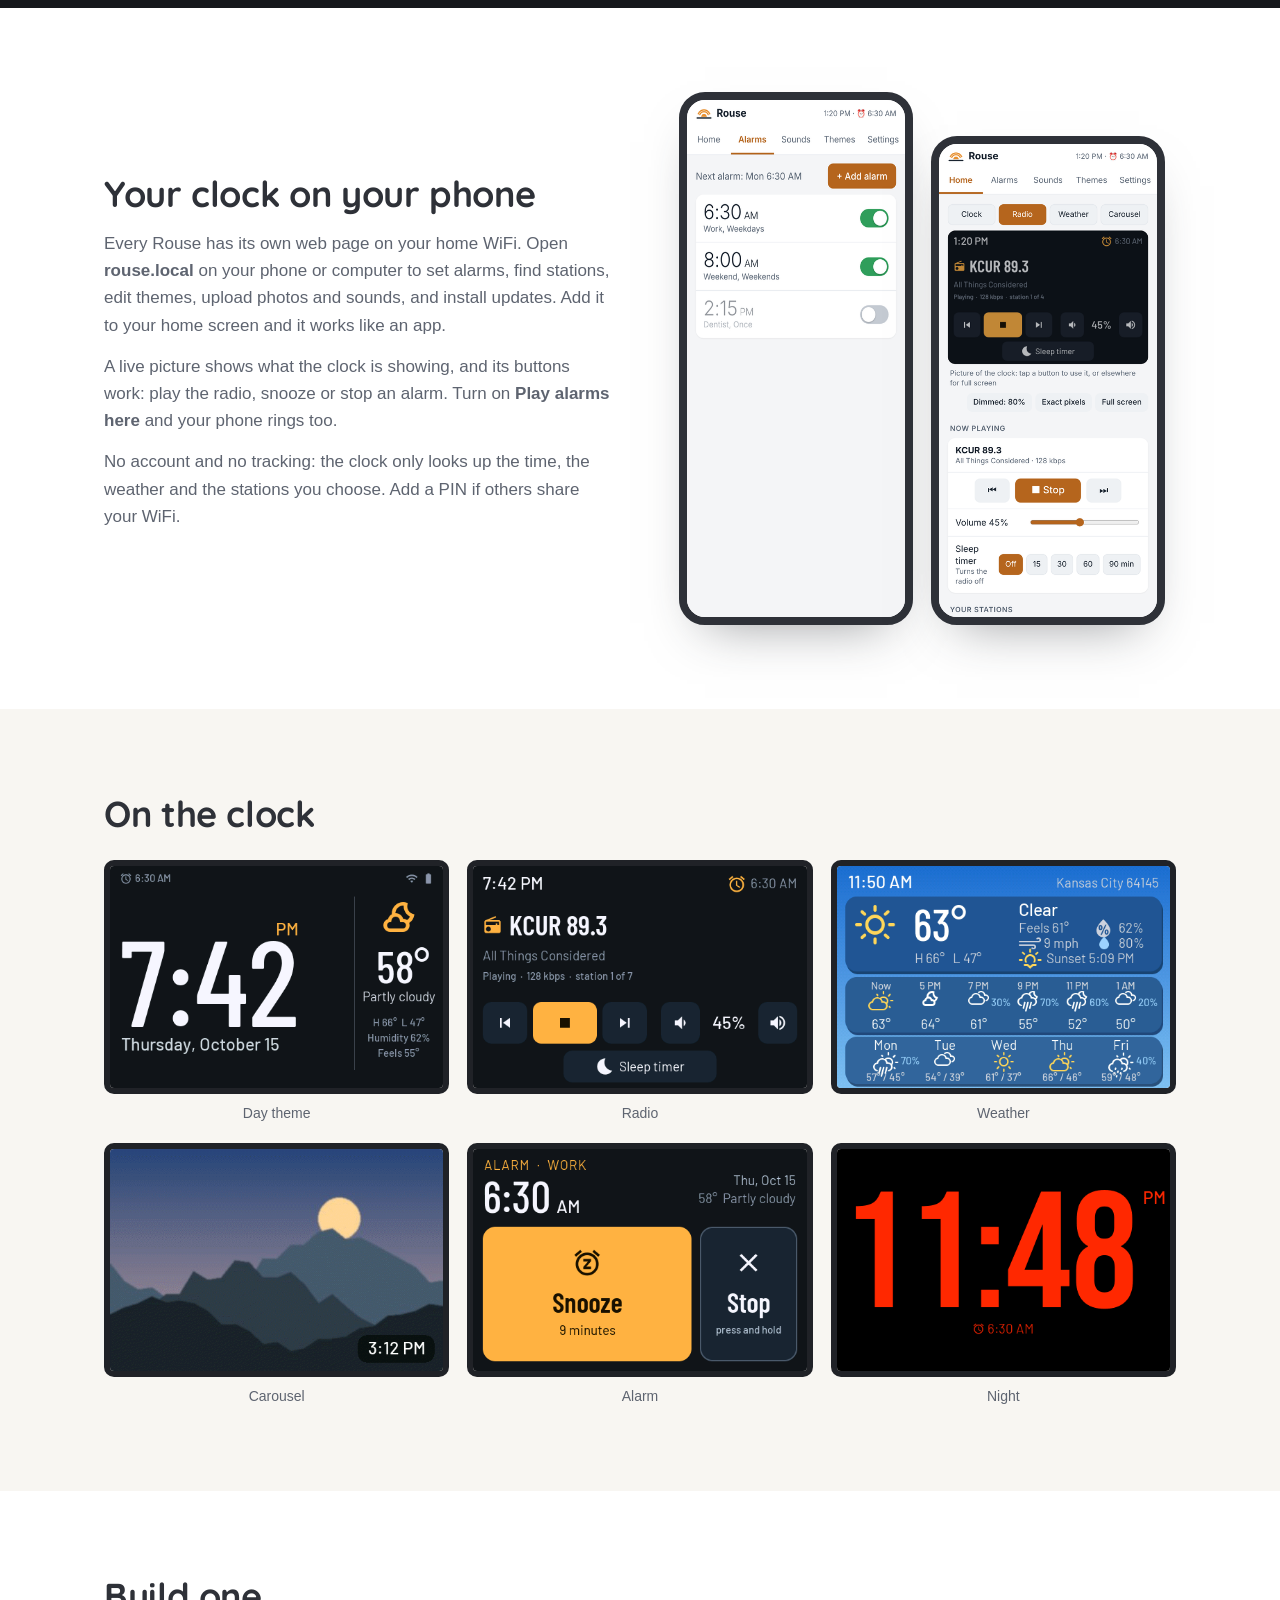
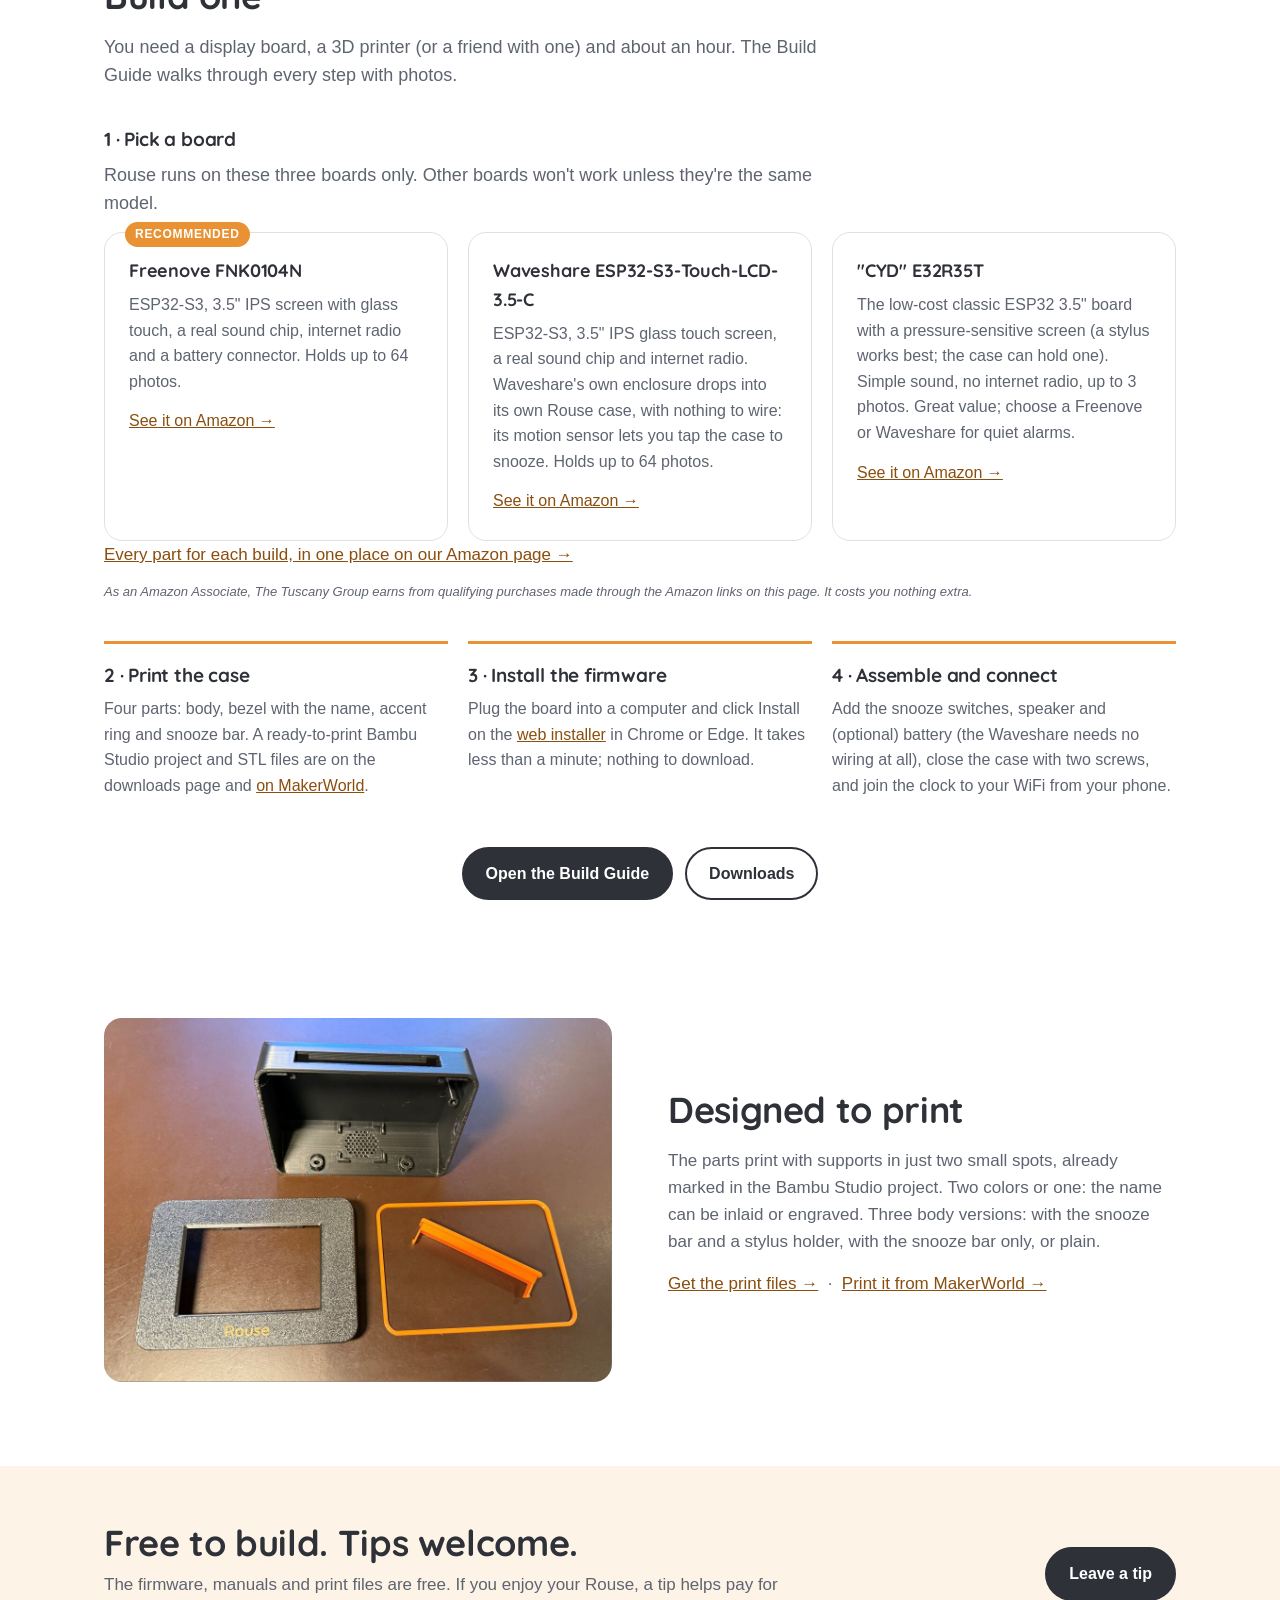
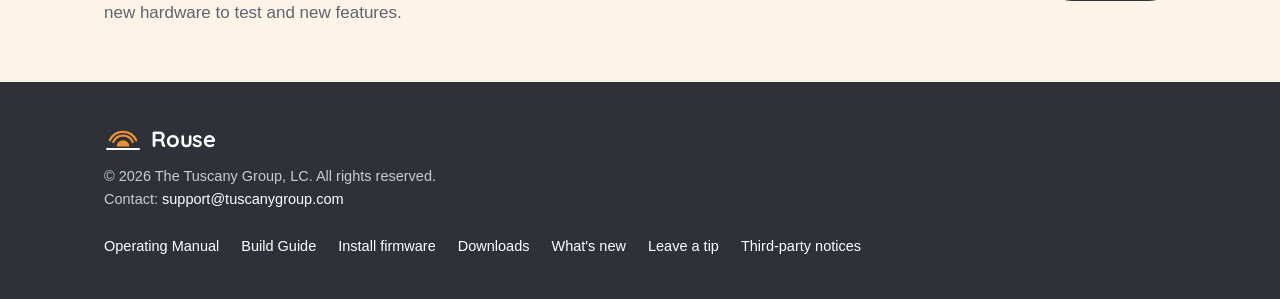
==== commit a23b9f87: "Release 2.0.1 Co-Authored-By: Claude Opus 5.5 <noreply@anthropic.com> Claude-Session: https://claude" ====
--- a/index.html
+++ b/index.html
@@ -12,7 +12,7 @@
 <meta name="theme-color" content="#2E3138">
 <link rel="icon" type="image/png" href="img/icon.png">
 <link rel="apple-touch-icon" href="img/apple-touch-icon.png">
-<link rel="stylesheet" href="site.css?v=2.0.0">
+<link rel="stylesheet" href="site.css?v=2.0.1">
 </head>
 <body>
 
@@ -43,7 +43,7 @@
         <a class="btn" href="#build">How to build one</a>
         <a class="btn ghost" href="manual/">Read the manual</a>
       </div>
-      <p class="fine">Free firmware for three popular ESP32 display boards · version 2.0.0</p>
+      <p class="fine">Free firmware for three popular ESP32 display boards · version 2.0.1</p>
     </div>
     <figure class="hero-photo">
       <img src="img/hero.jpg" width="1077" height="919" alt="A Rouse clock on a nightstand, seen from a slight angle: dark case, orange snooze bar on top, the time 4:31 on the screen with the date and weather below it">
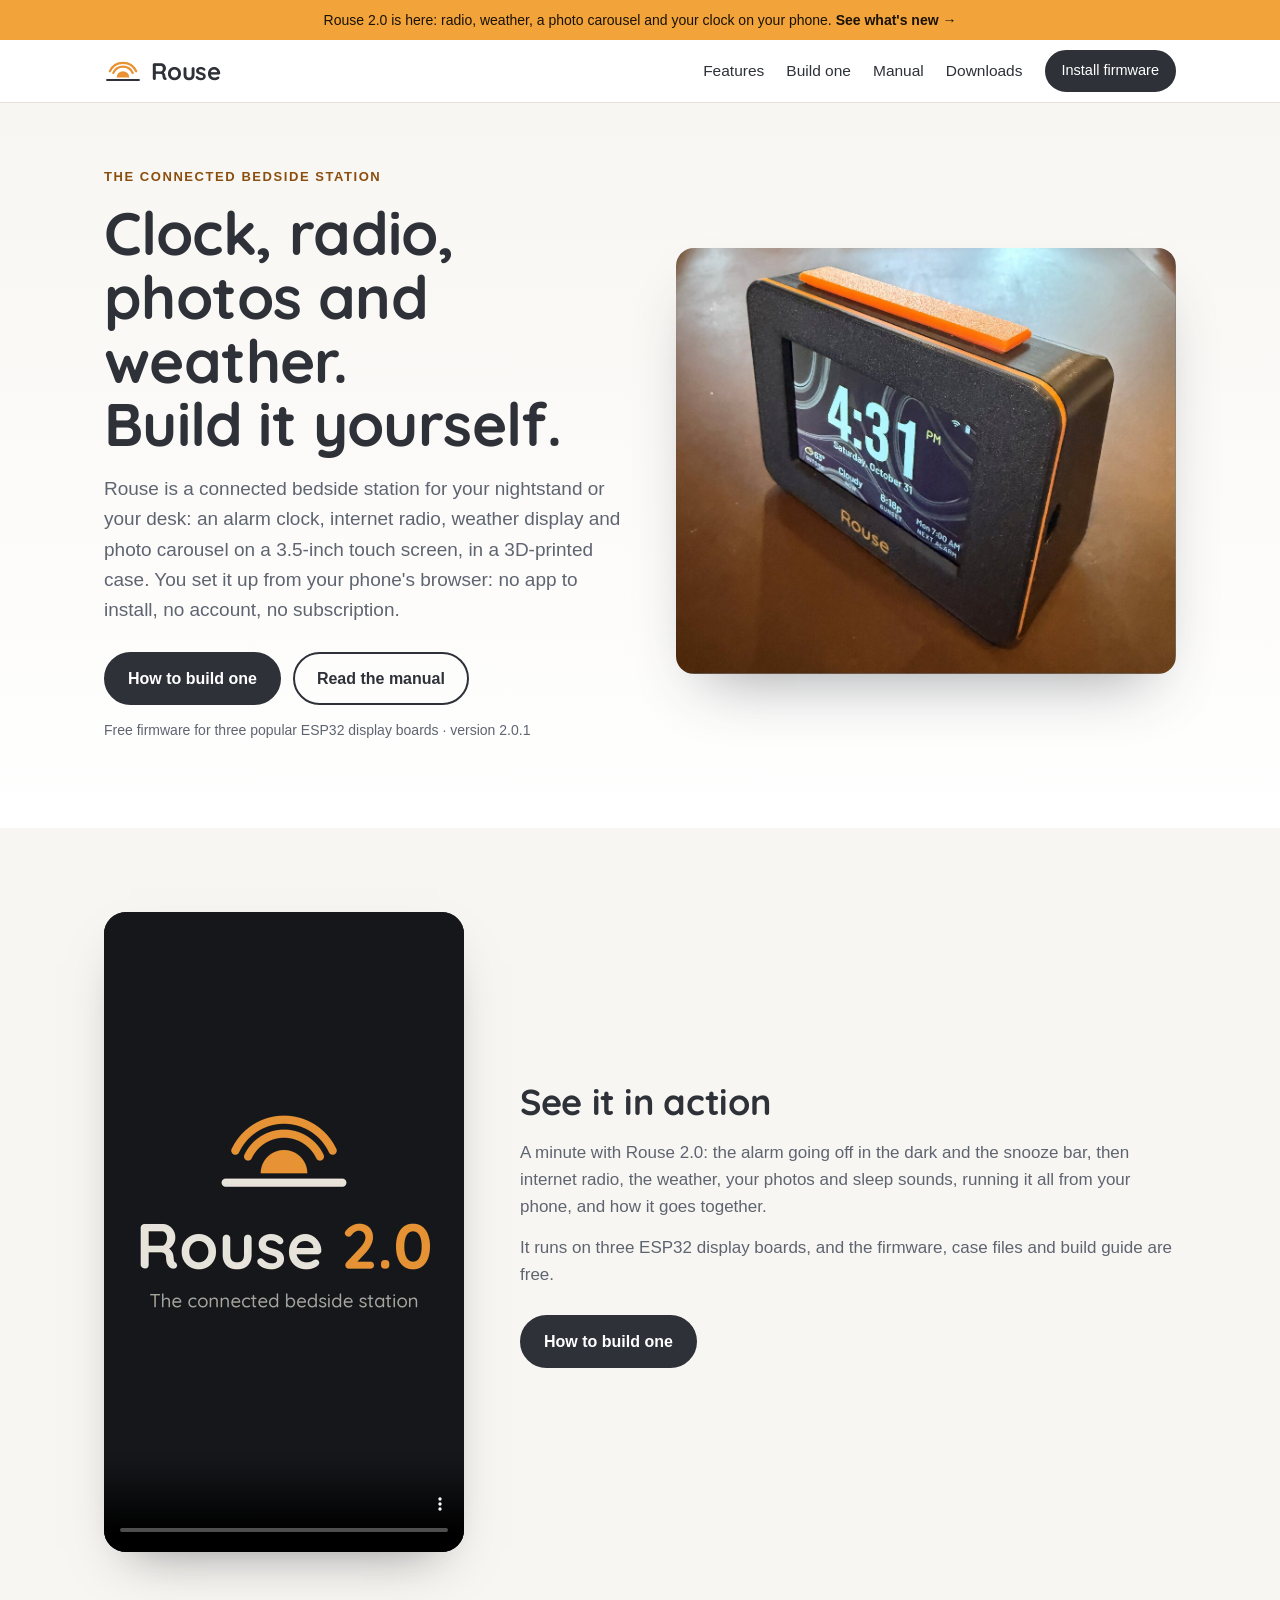
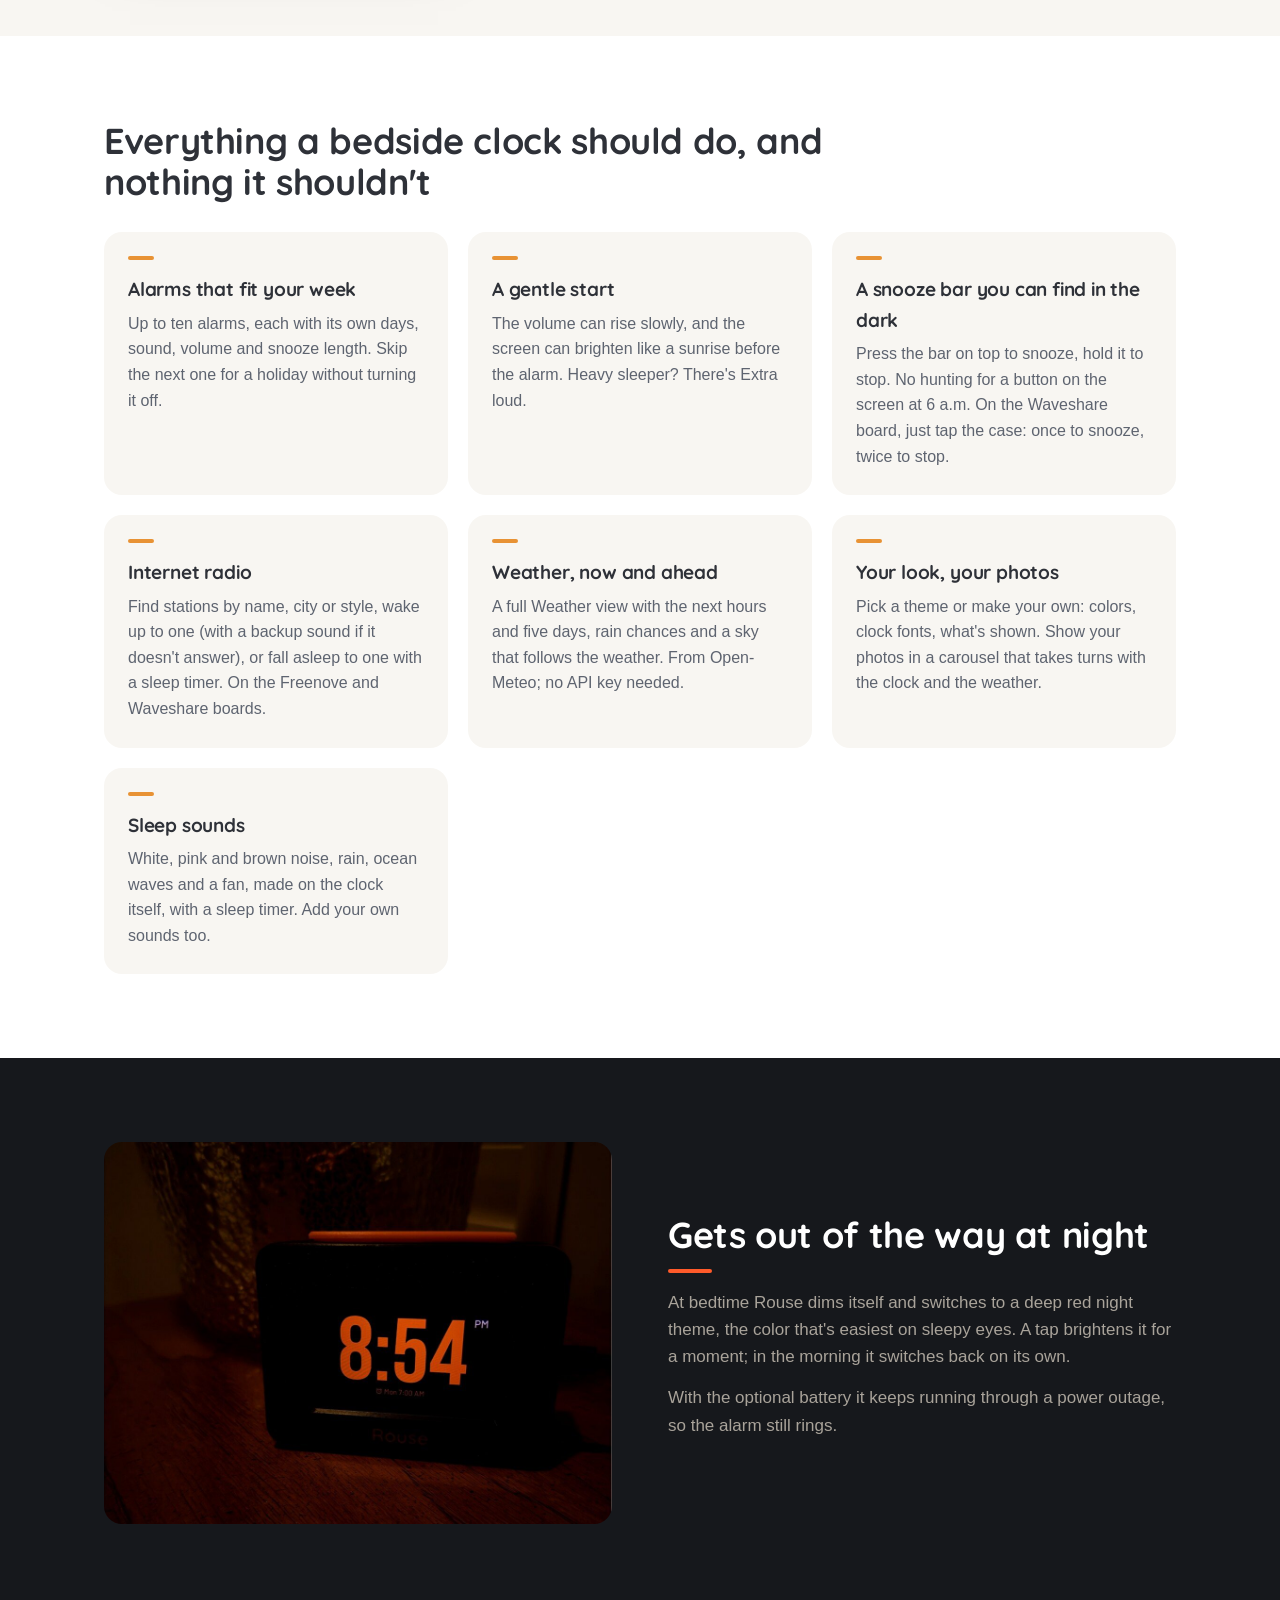
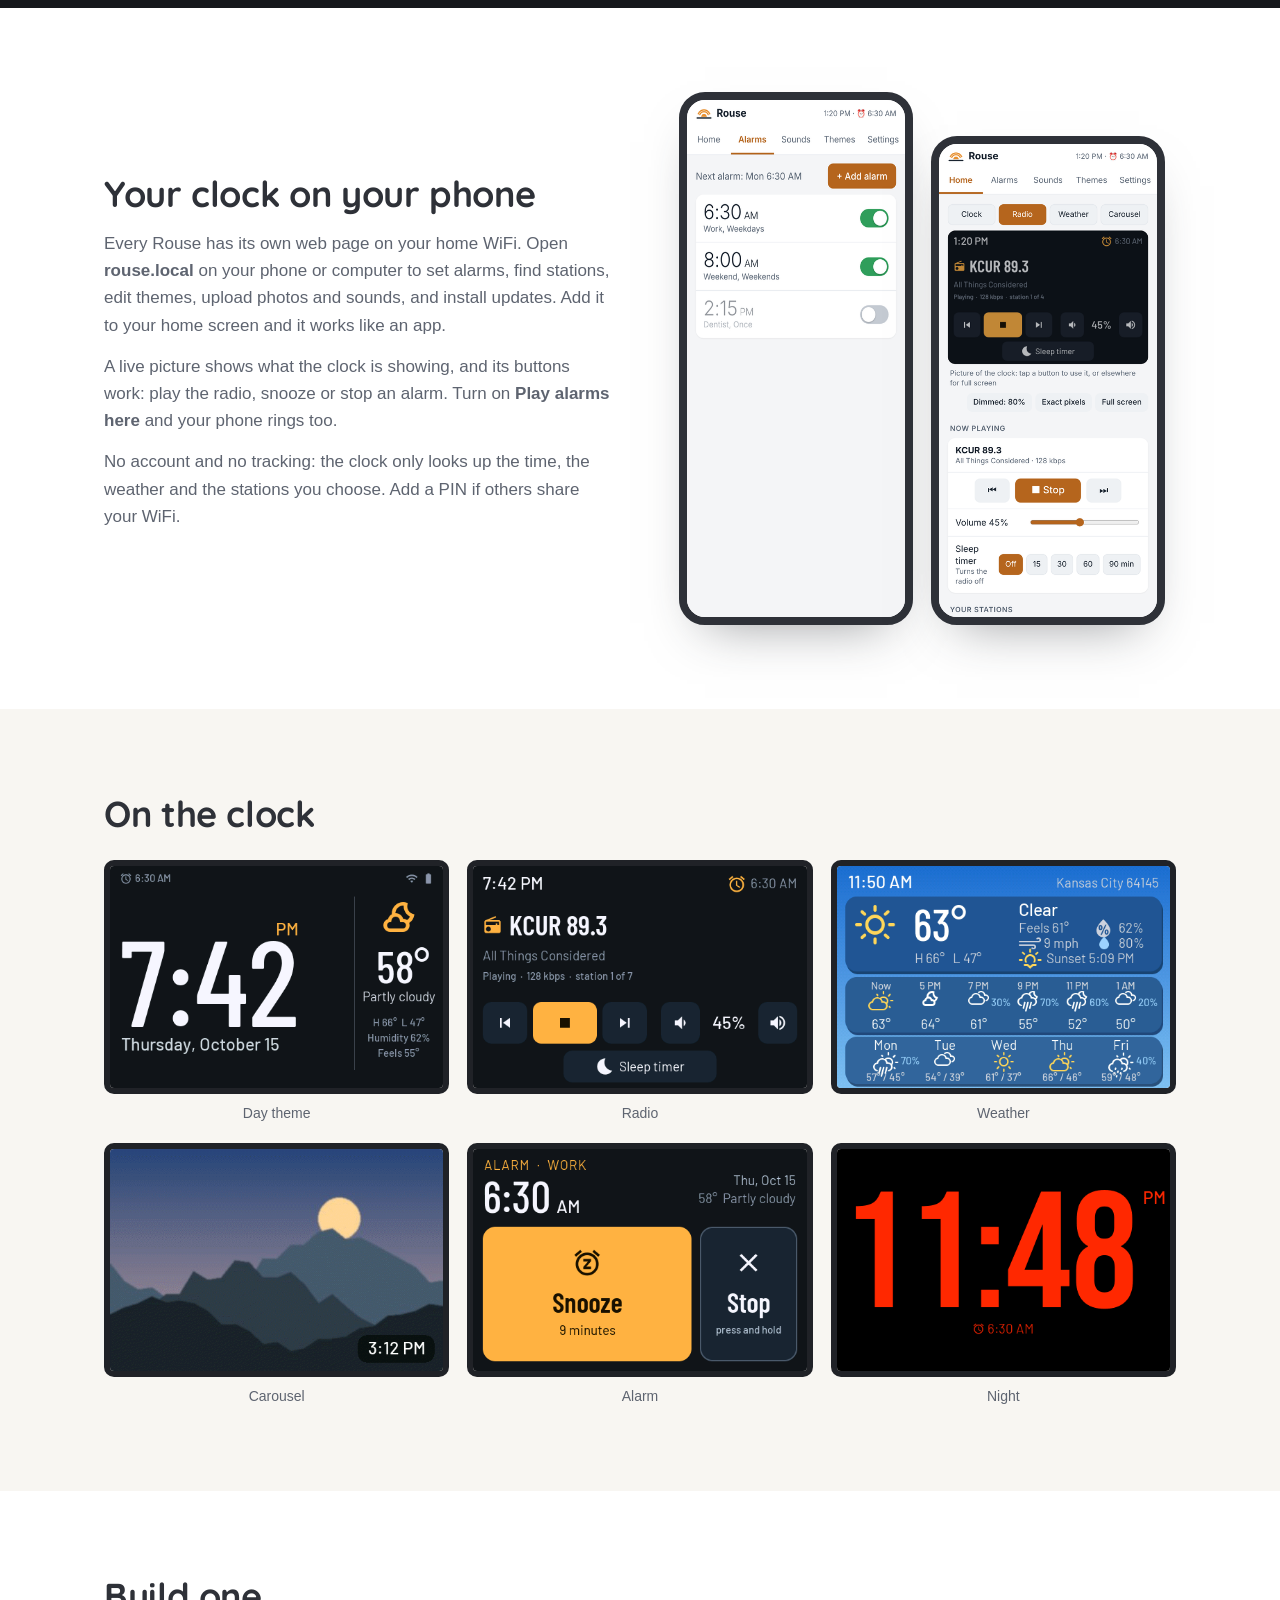
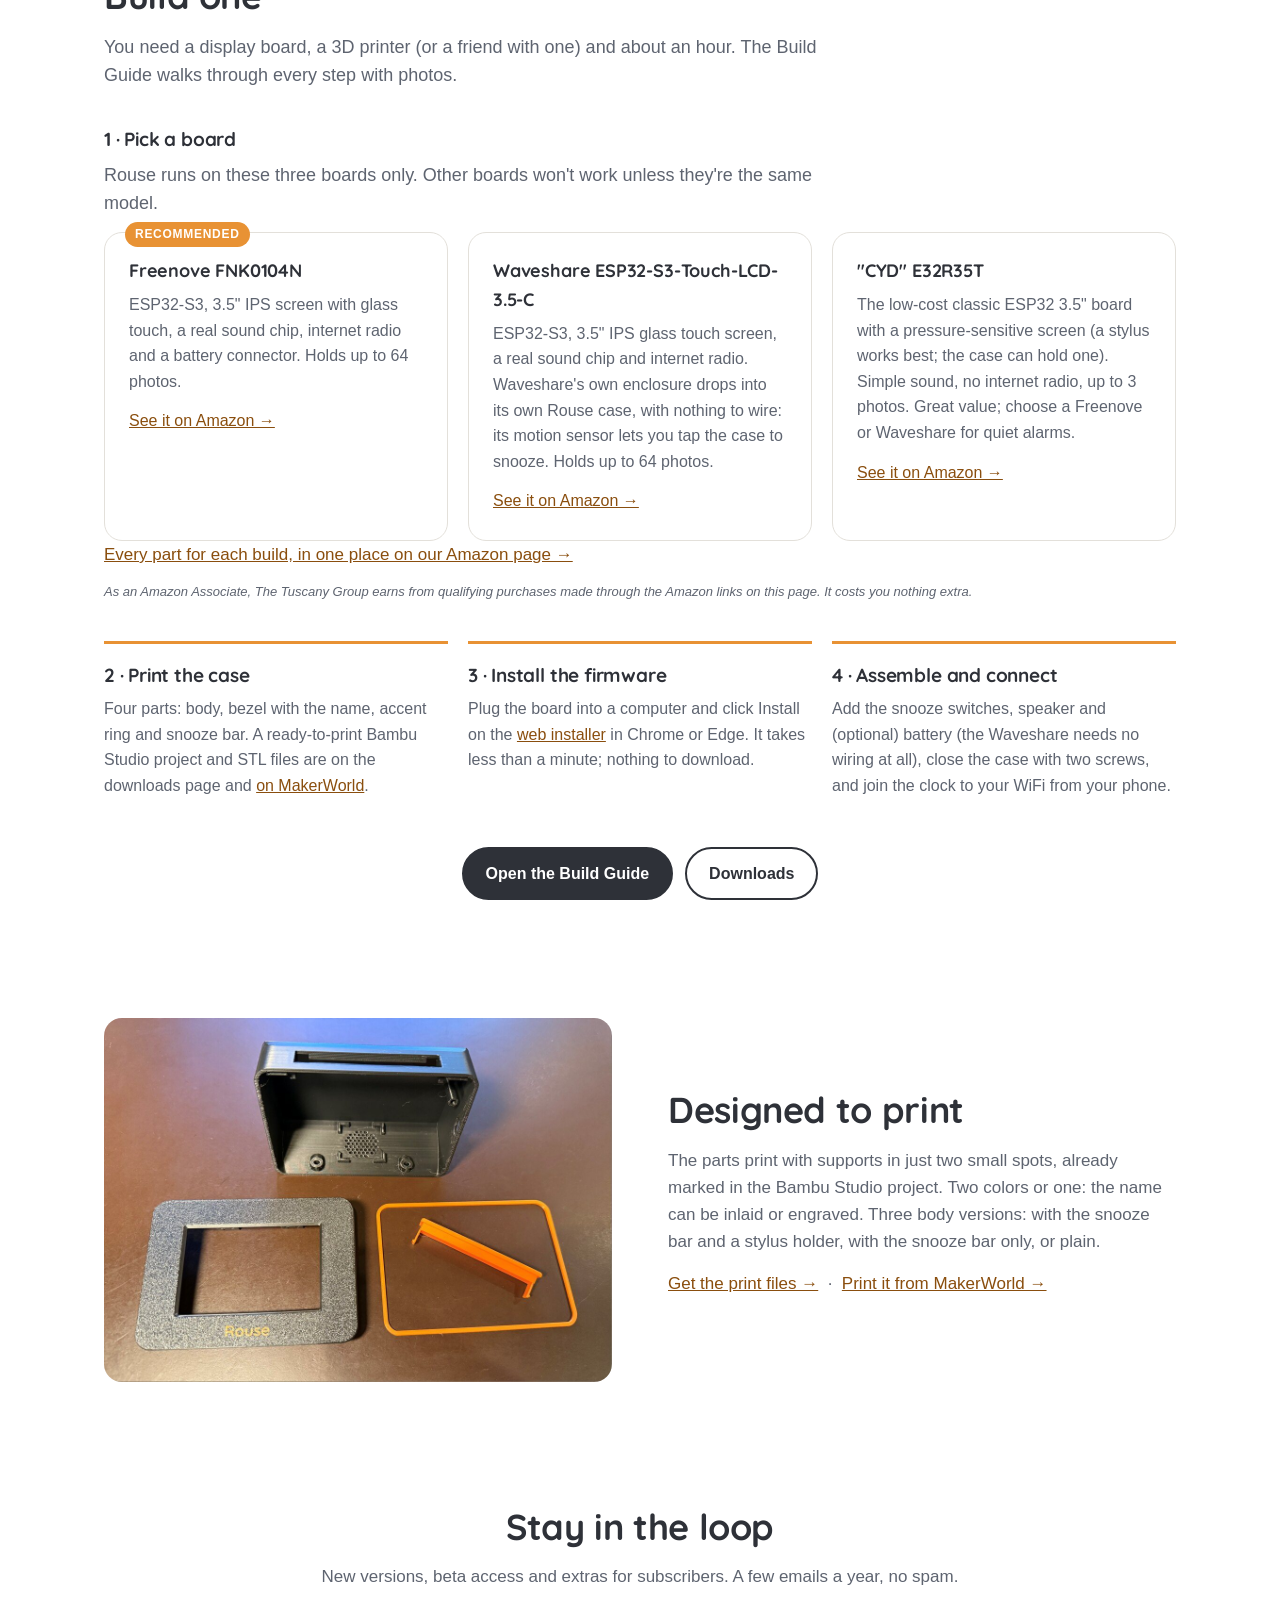
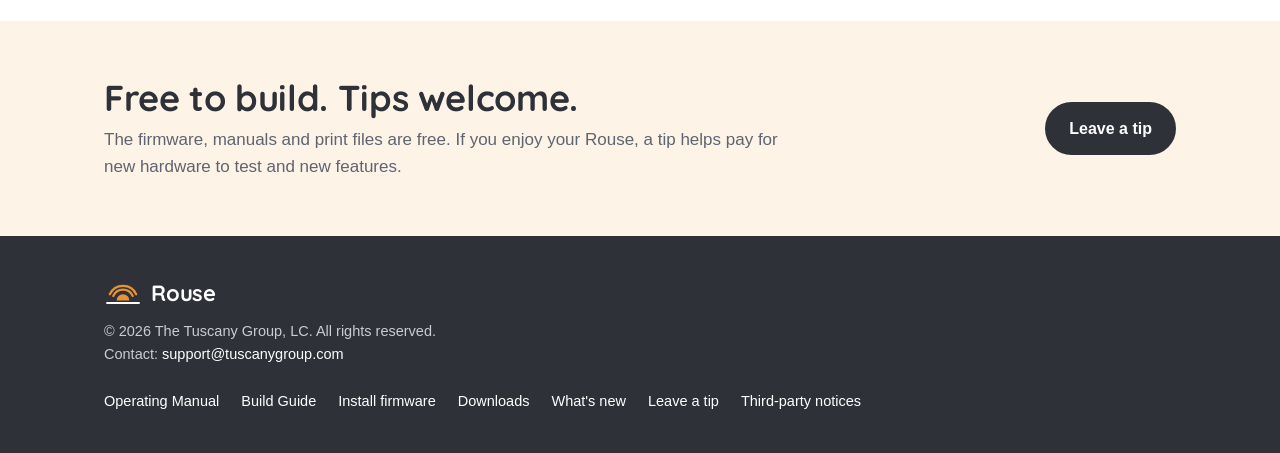
==== commit 57141fda: "Email sign-up Co-Authored-By: Claude Opus 5.5 <noreply@anthropic.com> Claude-Session: https://claude" ====
--- a/index.html
+++ b/index.html
@@ -208,6 +208,8 @@
   </div>
 </section>
 
+<section class="signup" id="news"><div class="signup-in"><h2>Stay in the loop</h2><p>New versions, beta access and extras for subscribers. A few emails a year, no spam.</p><div class="signup-form"><script async data-uid="9516b1b4aa" src="https://the-tuscany-group.kit.com/9516b1b4aa/index.js"></script></div></div></section>
+
 <section class="support">
   <div class="wrap support-in">
     <div>
--- a/site.css
+++ b/site.css
@@ -95,6 +95,12 @@
 .steps p { color: var(--sub); font-size: 16px; }
 
 .parts { padding-top: 20px; }
+.signup { padding: 56px 0; }
+.signup-in { max-width: 760px; margin: 0 auto; padding: 0 20px; text-align: center; }
+.signup-in p { color: var(--sub); margin: 6px 0 22px; }
+.signup-form { display: flex; justify-content: center; }
+.signup-form > * { max-width: 100%; }
+main .signup { padding: 40px 0 8px; }
 .support { background: var(--amber-wash); padding: 56px 0; }
 .support-in { display: flex; align-items: center; justify-content: space-between; gap: 28px; flex-wrap: wrap; }
 .support h2 { margin-bottom: 8px; }
